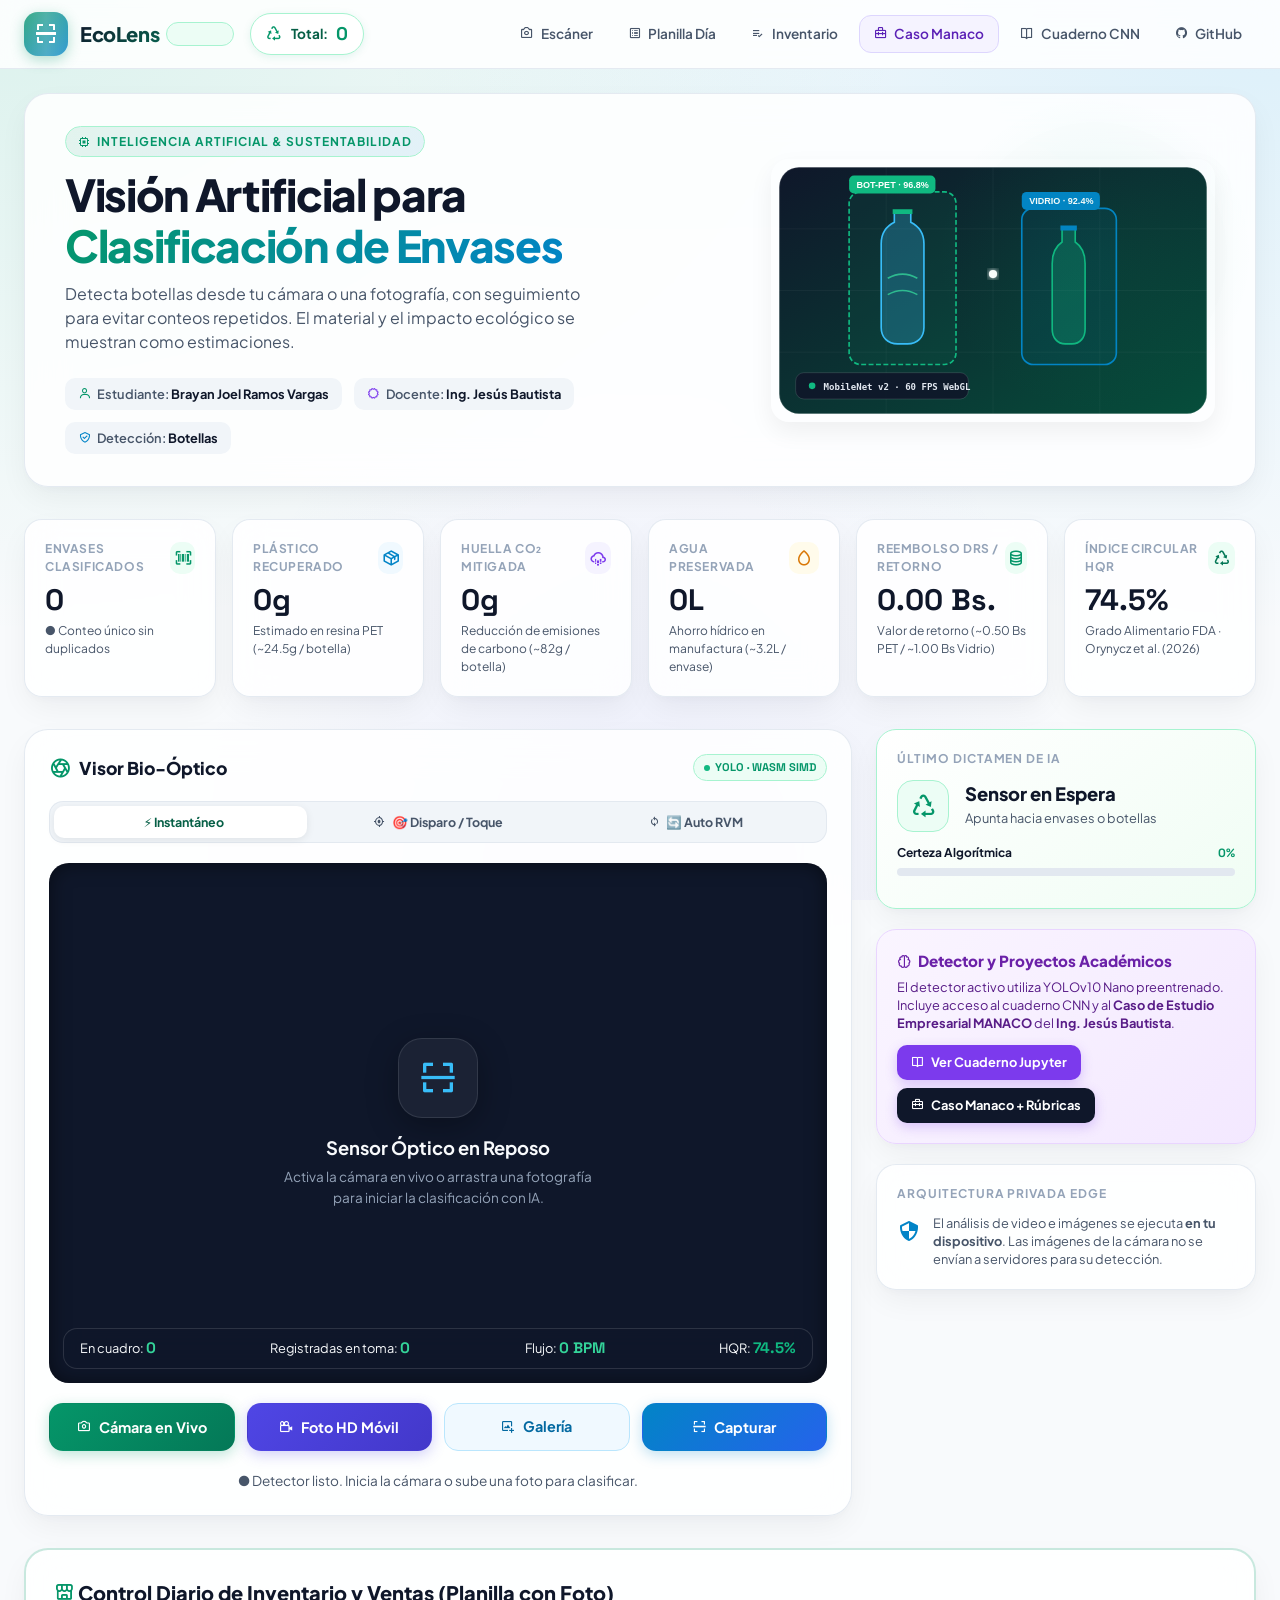
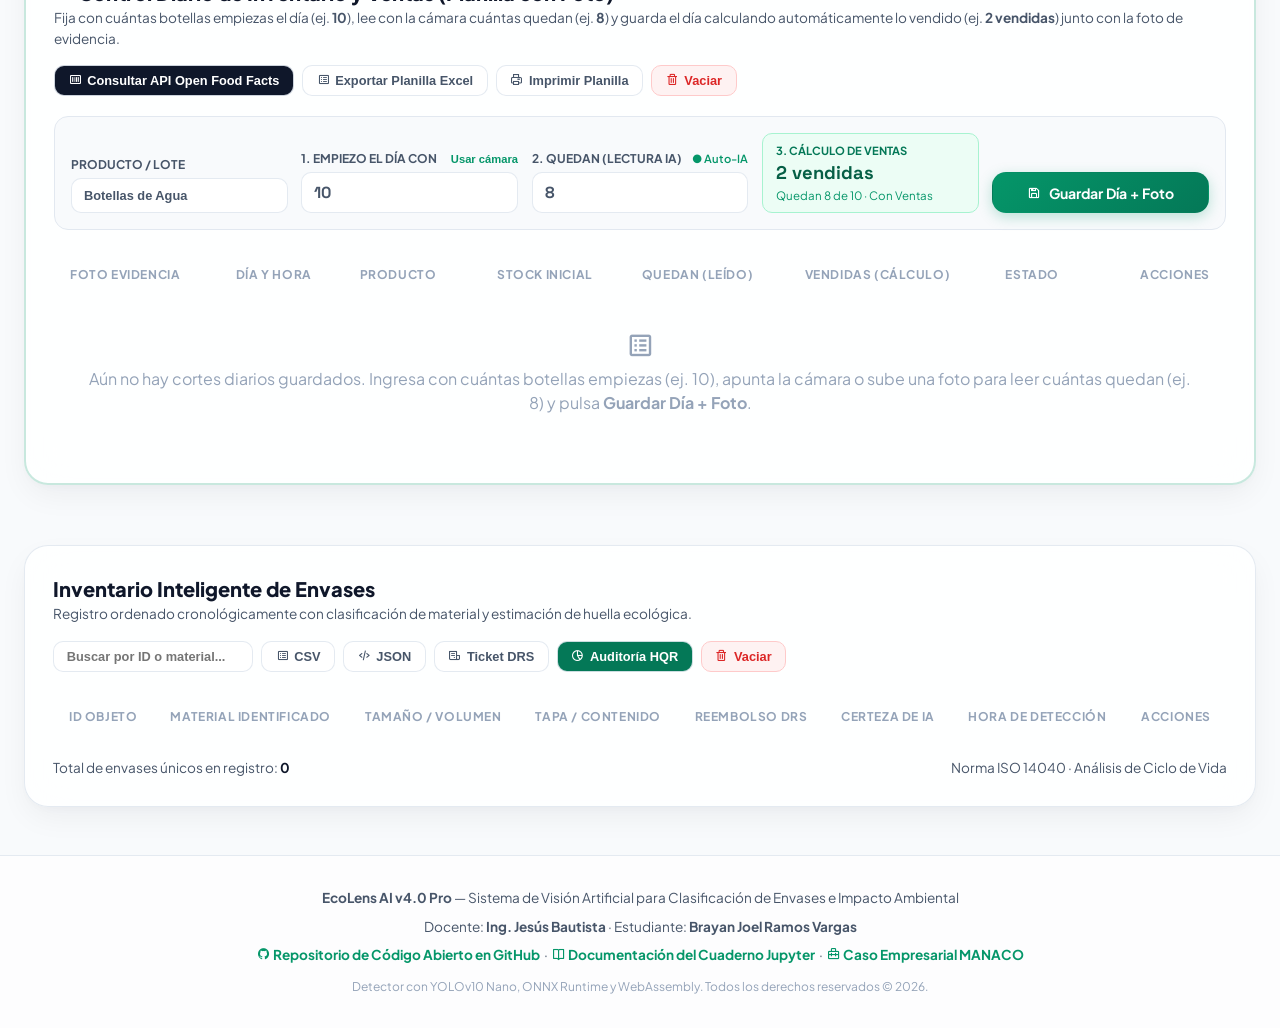
==== index.html @ 4e54300e "feat(vision): add tap-to-focus ring, digital zoom, drag-and-drop, clipboard paste, EXIF orientation " ====
<!doctype html>
<html lang="es">
<head>
  <meta charset="utf-8">
  <meta name="viewport" content="width=device-width, initial-scale=1, viewport-fit=cover">
  <meta name="theme-color" content="#059669">
  <meta name="author" content="Brayan Joel Ramos Vargas">
  <meta name="description" content="EcoLens AI — Sistema de Visión Artificial para Clasificación de Botellas e Inventario Ecológico. Desarrollado por Brayan Joel Ramos Vargas (Docente: Ing. Jesús Bautista).">

  <title>EcoLens AI — Detector Inteligente de Envases y Reciclaje | Brayan Ramos</title>
  
  <link rel="icon" type="image/svg+xml" href="assets/ecolens_logo.svg">
  <link rel="manifest" href="manifest.webmanifest">

  <!-- Google Fonts & Boxicons (carga asíncrona no bloqueante) -->
  <link rel="preconnect" href="https://fonts.googleapis.com">
  <link rel="preconnect" href="https://fonts.gstatic.com" crossorigin>
  <link href="https://fonts.googleapis.com/css2?family=Plus+Jakarta+Sans:wght@400;500;600;700;800&family=Space+Grotesk:wght@500;700&display=swap" rel="stylesheet" media="print" onload="this.media='all'" crossorigin="anonymous">
  <link rel="stylesheet" href="https://unpkg.com/boxicons@2.1.4/css/boxicons.min.css" media="print" onload="this.media='all'" crossorigin="anonymous">

  <!-- Cross-Origin Isolation (COOP/COEP) para habilitar SharedArrayBuffer y multihilo WASM SIMD -->
  <script src="coi-serviceworker.js"></script>

  <!-- Hoja de Estilos Exclusiva EcoLens Nordic Eco-Tech -->
  <link rel="stylesheet" href="css/ecolens.css?v=38.0">
</head>
<body>

  <!-- Header Superior Vidrio -->
  <header class="header-glass">
    <div class="header-container">
      
      <div class="header-top-row">
        <a href="#" class="logo-badge" aria-label="EcoLens AI, Inicio">
          <div class="logo-icon">
            <i class="bx bx-scan"></i>
          </div>
          <div class="logo-text">
            <h1>EcoLens <span class="badge-pill">v4.0 Pro</span></h1>
          </div>
        </a>

        <div class="counter-capsule">
          <i class="bx bx-recycle" style="color:var(--primary); font-size:1.1rem;"></i>
          <span>Total:</span>
          <strong id="counterHeaderNum" class="counter-num">0</strong>
        </div>
      </div>

      <nav class="nav-links">
        <a href="#vision-scanner" class="nav-btn"><i class="bx bx-camera"></i> <span>Escáner</span></a>
        <a href="#daily-control" class="nav-btn"><i class="bx bx-spreadsheet"></i> <span>Planilla Día</span></a>
        <a href="#inventory" class="nav-btn"><i class="bx bx-list-check"></i> <span>Inventario</span></a>
        <a href="manaco/index.html" class="nav-btn btn-notebook" title="Caso Empresarial MANACO (1 Hoja Ejecutiva + 2 Rúbricas)">
          <i class="bx bx-briefcase-alt-2"></i> <span>Caso Manaco</span>
        </a>
        <a href="cuaderno/index.html" class="nav-btn" title="Ver Cuaderno de Entrenamiento Jupyter">
          <i class="bx bx-book-open"></i> <span>Cuaderno CNN</span>
        </a>
        <a href="https://github.com/BrayanJoelRamosVargas1/CLASIFICADOR_BOTELLASD" target="_blank" rel="noopener noreferrer" class="nav-btn" title="Ver código en GitHub">
          <i class="bx bxl-github"></i> <span>GitHub</span>
        </a>
      </nav>

    </div>
  </header>

  <!-- Contenido Principal -->
  <main class="main-layout">

    <!-- Hero Moderno -->
    <section class="hero-glass">
      <div class="hero-content">
        <div class="hero-tag">
          <i class="bx bx-chip"></i> Inteligencia Artificial &amp; Sustentabilidad
        </div>
        <h2 class="hero-title">
          Visión Artificial para <span>Clasificación de Envases</span>
        </h2>
        <p class="hero-desc">
          Detecta botellas desde tu cámara o una fotografía, con seguimiento para evitar conteos repetidos. El material y el impacto ecológico se muestran como estimaciones.
        </p>

        <div class="hero-badges-academic">
          <div class="academic-chip">
            <i class="bx bx-user" style="color:var(--primary);"></i>
            <span>Estudiante: <strong>Brayan Joel Ramos Vargas</strong></span>
          </div>
          <div class="academic-chip">
            <i class="bx bx-certification" style="color:var(--accent-purple);"></i>
            <span>Docente: <strong>Ing. Jesús Bautista</strong></span>
          </div>
          <div class="academic-chip">
            <i class="bx bx-check-shield" style="color:var(--accent-cyan);"></i>
            <span>Detección: <strong>Botellas</strong></span>
          </div>
        </div>
      </div>

      <div class="hero-graphic-wrap" style="display:flex; justify-content:center; align-items:center;">
        <img src="assets/hero_ecovision.svg" alt="Ilustración EcoLens AI Detección Holográfica de Botellas" style="max-width:100%; height:auto; border-radius:18px; box-shadow:0 10px 25px rgba(0,0,0,0.06);">
      </div>
    </section>

    <!-- Métricas de Impacto Ecológico en Tiempo Real -->
    <section id="eco-impact" class="eco-kpi-grid">
      
      <div class="kpi-card">
        <div class="kpi-header">
          <span class="kpi-label">Envases Clasificados</span>
          <div class="kpi-icon-wrap" style="background:var(--primary-light); color:var(--primary);">
            <i class="bx bx-barcode-reader"></i>
          </div>
        </div>
        <div id="kpiTotalCount" class="kpi-val">0</div>
        <div class="kpi-sub">● Conteo único sin duplicados</div>
      </div>

      <div class="kpi-card">
        <div class="kpi-header">
          <span class="kpi-label">Plástico Recuperado</span>
          <div class="kpi-icon-wrap" style="background:var(--accent-cyan-light); color:var(--accent-cyan);">
            <i class="bx bx-package"></i>
          </div>
        </div>
        <div id="kpiTotalGrams" class="kpi-val">0g</div>
        <div class="kpi-sub">Estimado en resina PET (~24.5g / botella)</div>
      </div>

      <div class="kpi-card">
        <div class="kpi-header">
          <span class="kpi-label">Huella CO₂ Mitigada</span>
          <div class="kpi-icon-wrap" style="background:var(--accent-purple-light); color:var(--accent-purple);">
            <i class="bx bx-cloud-light-rain"></i>
          </div>
        </div>
        <div id="kpiTotalCo2" class="kpi-val">0g</div>
        <div class="kpi-sub">Reducción de emisiones de carbono (~82g / botella)</div>
      </div>

      <div class="kpi-card">
        <div class="kpi-header">
          <span class="kpi-label">Agua Preservada</span>
          <div class="kpi-icon-wrap" style="background:var(--accent-amber-light); color:var(--accent-amber);">
            <i class="bx bx-droplet"></i>
          </div>
        </div>
        <div id="kpiTotalWater" class="kpi-val">0.0L</div>
        <div class="kpi-sub">Ahorro hídrico en manufactura (~3.2L / envase)</div>
      </div>

      <div class="kpi-card">
        <div class="kpi-header">
          <span class="kpi-label">Reembolso DRS / Retorno</span>
          <div class="kpi-icon-wrap" style="background:#ecfdf5; color:#059669;">
            <i class="bx bx-coin-stack"></i>
          </div>
        </div>
        <div id="kpiTotalDeposit" class="kpi-val">0.00 Bs.</div>
        <div class="kpi-sub">Valor de retorno (~0.50 Bs PET / ~1.00 Bs Vidrio)</div>
      </div>

      <div class="kpi-card" id="kpiCardHqr" style="cursor:pointer;" title="Haz clic para ver la Auditoría Circular HQR">
        <div class="kpi-header">
          <span class="kpi-label">Índice Circular HQR</span>
          <div class="kpi-icon-wrap" style="background:#ecfdf5; color:#047857;">
            <i class="bx bx-recycle"></i>
          </div>
        </div>
        <div id="kpiTotalHqr" class="kpi-val">74.5%</div>
        <div class="kpi-sub">Grado Alimentario FDA · Orynycz et al. (2026)</div>
      </div>

    </section>

    <!-- Grid Principal de Escáner Óptico y Diagnóstico -->
    <section id="vision-scanner" class="scanner-grid">
      
      <!-- Panel de Visión y Controles -->
      <div class="vision-panel">
        
        <div class="vision-header">
          <div class="vision-title">
            <i class="bx bx-aperture" style="color:var(--primary); font-size:1.4rem;"></i>
            <span>Visor Bio-Óptico</span>
          </div>
          <div id="hardwareBadge" class="hardware-pill">
            <span class="dot"></span> Cargando IA
          </div>
        </div>

        <!-- Selector de Modos de Captación Rápida -->
        <div class="capture-mode-selector" role="tablist" aria-label="Modo de Captación">
          <button id="modeInstant" type="button" class="capture-mode-tab active" data-mode="instant" title="Captura y registra botellas en 1 solo cuadro instantáneo">
            <i class="bx bx-zap"></i> <span>⚡ Instantáneo</span>
          </button>
          <button id="modeManual" type="button" class="capture-mode-tab" data-mode="manual" title="Toca la pantalla o el obturador para capturar">
            <i class="bx bx-target-lock"></i> <span>🎯 Disparo / Toque</span>
          </button>
          <button id="modeRvm" type="button" class="capture-mode-tab" data-mode="rvm" title="Conteo continuo con doble confirmación para cinta">
            <i class="bx bx-sync"></i> <span>🔄 Auto RVM</span>
          </button>
        </div>

        <!-- Viewport con Escaneo Láser y HUD -->
        <div class="stage-viewport">
          <div id="shutterFlashOverlay" class="shutter-flash-overlay"></div>
          <div id="laserLine" class="laser-scan-line"></div>
          
          <video id="cameraFeed" playsinline autoplay muted style="display:none;"></video>
          <img id="imagePreview" alt="Previsualización de imagen" style="display:none;">
          <canvas id="overlayCanvas" style="display:none;"></canvas>

          <!-- Estado Idle (Cámara Apagada) -->
          <div id="stageIdleState" class="stage-idle">
            <div class="idle-icon-sphere">
              <i class="bx bx-scan"></i>
            </div>
            <h3>Sensor Óptico en Reposo</h3>
            <p>Activa la cámara en vivo o arrastra una fotografía para iniciar la clasificación con IA.</p>
          </div>

          <!-- Botones Flotantes en el Viewport (Flash y Alternar Cámara) -->
          <div class="viewport-action-group">
            <button id="btnFlashViewport" type="button" class="hud-circle-btn" title="Flash LED (Linterna de Cámara)" style="display:none;">
              <i class="bx bx-sun"></i>
            </button>
            <button id="btnSwitchCamera" type="button" class="hud-circle-btn" title="Girar Cámara (Trasera / Frontal)" style="display:none;">
              <i class="bx bx-transfer-alt"></i>
            </button>
          </div>

          <!-- Botón de Obturador Flotante Central (Disparo Inmediato) -->
          <button id="btnShutterViewport" type="button" class="hud-shutter-btn" title="Tomar Foto / Capturar Ahora" style="display:none;" aria-label="Capturar botella">
            <div class="shutter-inner"></div>
          </button>

          <!-- Retícula de Escaneo Inteligente -->
          <div id="targetReticle" class="target-reticle" style="display:none;">
            <div class="reticle-corner tl"></div>
            <div class="reticle-corner tr"></div>
            <div class="reticle-corner bl"></div>
            <div class="reticle-corner br"></div>
            <span id="reticleGuideText" class="reticle-guide-text">Encuadra tus botellas aquí</span>
          </div>

          <!-- HUD Chips en Pantalla -->
          <div id="hudCameraChip" class="hud-chip-top" style="display:none;">
            <span class="dot" style="background:#10b981; width:6px; height:6px; border-radius:50%;"></span>
            <span>CÁMARA EN VIVO</span>
          </div>

          <div id="hudLowLightChip" class="hud-chip-top" style="display:none; background:rgba(234, 179, 8, 0.95); color:#1c1917; cursor:pointer; top:3.2rem;" title="Pulsa para activar linterna LED">
            <i class="bx bx-bulb" style="font-size:1.1rem;"></i>
            <span>Poca Luz · Toca para Linterna</span>
          </div>

          <!-- Anillo de Enfoque Óptico Táctil -->
          <div id="cameraFocusRing" class="camera-focus-ring"></div>

          <!-- Selector de Zoom Óptico/Digital -->
          <button id="hudZoomBtn" type="button" class="hud-zoom-chip" style="display:none;" title="Zoom de Cámara (Toca para alternar)">
            <i class="bx bx-zoom-in"></i> <span id="hudZoomText">1.0x</span>
          </button>

          <div class="hud-bottom-bar">
            <div class="hud-stat-tag">
              En cuadro: <strong id="hudInView">0</strong>
            </div>
            <div class="hud-stat-tag">
              Registradas en toma: <strong id="hudInTake">0</strong>
            </div>
            <div class="hud-stat-tag">
              Flujo: <strong id="hudBpm">0 BPM</strong>
            </div>
            <div class="hud-stat-tag" title="Índice de Recuperación de Alta Calidad (Orynycz et al., 2026)">
              HQR: <strong id="hudHqr" style="color:#10b981;">74.5%</strong>
            </div>
          </div>
        </div>

        <!-- Teclado de Acciones Táctiles Limpio y Ergonómico -->
        <div class="controls-deck">
          <button id="btnStartCamera" type="button" class="ctrl-btn btn-cam">
            <i class="bx bx-camera"></i> <span>Cámara en Vivo</span>
          </button>
          
          <button id="btnNativeCamera" type="button" class="ctrl-btn btn-native-cam" title="Abrir cámara del celular en alta resolución">
            <i class="bx bx-camera-movie"></i> <span>Foto HD Móvil</span>
          </button>
          <input id="nativeCameraInput" type="file" accept="image/*" capture="environment" style="display:none;">

          <label for="uploadPhotoInput" class="ctrl-btn btn-photo">
            <i class="bx bx-image-add"></i> <span>Galería</span>
          </label>
          <input id="uploadPhotoInput" type="file" accept="image/jpeg,image/png,image/webp" style="display:none;">

          <button id="btnManualScan" type="button" class="ctrl-btn btn-record" title="Registrar envases visibles en el inventario">
            <i class="bx bx-scan"></i> <span>Capturar</span>
          </button>
        </div>

        <!-- Barra de Estado Informática -->
        <p id="statusText" style="font-size:0.85rem; color:var(--text-muted); text-align:center; min-height:1.2rem;">
          Preparando modelos de inferencia neuronal...
        </p>

      </div>

      <!-- Barra Lateral de Diagnóstico e Información Académica -->
      <aside class="sidebar-panel">
        
        <!-- Tarjeta de Detección Activa -->
        <div class="diag-card highlight">
          <div class="diag-title">Último Dictamen de IA</div>
          <div class="result-hero">
            <div id="resultIcon" class="result-badge-icon">
              <i class="bx bx-recycle"></i>
            </div>
            <div class="result-info">
              <h4 id="resultLabel">Sensor en Espera</h4>
              <span id="resultSub">Apunta hacia envases o botellas</span>
            </div>
          </div>

          <div class="confidence-meter">
            <div class="meter-labels">
              <span>Certeza Algorítmica</span>
              <span id="meterPct" style="font-family:var(--font-mono); color:var(--primary);">0%</span>
            </div>
            <div class="meter-track">
              <div id="meterFill" class="meter-fill"></div>
            </div>
          </div>

          <button id="btnSpeakResult" type="button" class="voice-btn" style="display:none;">
            <i class="bx bx-volume-full"></i> Escuchar Diagnóstico por Voz
          </button>
        </div>

        <!-- Tarjeta Académica Exclusiva: Red Convolucional Propia (CNN Keras) + Caso Manaco -->
        <div class="diag-card academic-card">
          <h4><i class="bx bx-brain"></i> Detector y Proyectos Académicos</h4>
          <p>
            El detector activo utiliza YOLOv10 Nano preentrenado. Incluye acceso al cuaderno CNN y al <strong>Caso de Estudio Empresarial MANACO</strong> del <strong>Ing. Jesús Bautista</strong>.
          </p>
          <div style="display:flex; gap:0.5rem; flex-wrap:wrap;">
            <a href="cuaderno/index.html" class="btn-academic-action">
              <i class="bx bx-book-open"></i> Ver Cuaderno Jupyter
            </a>
            <a href="manaco/index.html" class="btn-academic-action" style="background:#0f172a; color:#ffffff; border-color:#0f172a;">
              <i class="bx bx-briefcase-alt-2"></i> Caso Manaco + Rúbricas
            </a>
          </div>
        </div>

        <!-- Tarjeta de Privacidad y Procesamiento Edge -->
        <div class="diag-card">
          <div class="diag-title">Arquitectura Privada Edge</div>
          <div style="display:flex; align-items:flex-start; gap:0.75rem;">
            <i class="bx bx-shield-quarter" style="color:var(--accent-cyan); font-size:1.5rem; margin-top:0.2rem;"></i>
            <p style="font-size:0.8rem; color:var(--text-muted); line-height:1.4;">
              El análisis de video e imágenes se ejecuta <strong>en tu dispositivo</strong>. Las imágenes de la cámara no se envían a servidores para su detección.
            </p>
          </div>
        </div>

      </aside>

    </section>

    <!-- Sección de Control de Inventario Diario y Cálculo de Ventas (Planilla con Foto) -->
    <section id="daily-control" class="inventory-section" style="margin-bottom:1.75rem; border:2px solid rgba(5, 150, 105, 0.22);">
      <div class="inventory-header" style="flex-wrap:wrap; gap:1rem;">
        <div class="inv-title">
          <h3><i class="bx bx-store-alt" style="color:var(--primary);"></i> Control Diario de Inventario y Ventas (Planilla con Foto)</h3>
          <p>Fija con cuántas botellas empiezas el día (ej. <strong>10</strong>), lee con la cámara cuántas quedan (ej. <strong>8</strong>) y guarda el día calculando automáticamente lo vendido (ej. <strong>2 vendidas</strong>) junto con la foto de evidencia.</p>
        </div>
        <div class="inv-actions">
          <button id="btnOpenFoodFactsModal" type="button" class="btn-action-sm" style="background:#0f172a; color:#fff;" title="Consultar código de barras o marca en Open Food Facts API">
            <i class="bx bx-barcode"></i> Consultar API Open Food Facts
          </button>
          <button id="btnExportDailyCsv" type="button" class="btn-action-sm" title="Descargar Planilla en Excel CSV">
            <i class="bx bx-spreadsheet"></i> Exportar Planilla Excel
          </button>
          <button id="btnPrintDailySheet" type="button" class="btn-action-sm" title="Imprimir o guardar Planilla en PDF">
            <i class="bx bx-printer"></i> Imprimir Planilla
          </button>
          <button id="btnClearDailySheet" type="button" class="btn-action-sm btn-danger" title="Borrar planilla diaria">
            <i class="bx bx-trash"></i> Vaciar
          </button>
        </div>
      </div>

      <!-- Panel Desplegable de Consulta Inteligente Open Food Facts (API Global) -->
      <div id="offLookupCard" style="display:none; background:#ffffff; border:2px solid #059669; border-radius:14px; padding:1.2rem; margin-bottom:1.25rem; box-shadow:0 10px 25px rgba(5,150,105,0.08);">
        <div style="display:flex; justify-content:space-between; align-items:center; margin-bottom:0.8rem;">
          <h4 style="margin:0; font-size:0.95rem; color:#064e3b; display:flex; align-items:center; gap:0.4rem;">
            <i class="bx bx-barcode-reader" style="font-size:1.3rem; color:#059669;"></i>
            <span>Base de Datos Global de Envases &amp; Códigos de Barras (Open Food Facts REST API v2)</span>
          </h4>
          <button id="btnCloseOffLookup" type="button" style="background:none; border:none; color:#64748b; font-size:1.3rem; cursor:pointer;" title="Cerrar">&times;</button>
        </div>
        <p style="font-size:0.8rem; color:#64748b; margin:0 0 0.8rem;">
          Ingresa un código de barras de botella (EAN-13 / UPC) o selecciona un ejemplo para obtener automáticamente el nombre oficial del producto, la marca, el tipo de envase y su resina reciclable.
        </p>
        <div style="display:flex; gap:0.5rem; flex-wrap:wrap; margin-bottom:0.8rem;">
          <input id="offBarcodeInput" type="text" placeholder="Ej: 5449000000996 (EAN-13)" class="btn-action-sm" style="flex:1; min-width:200px; padding:0.55rem 0.8rem; background:#f8fafc; font-family:var(--font-mono);">
          <button id="btnSearchOff" type="button" class="ctrl-btn btn-cam" style="padding:0.55rem 1rem; font-size:0.85rem;">
            <i class="bx bx-search"></i> <span>Consultar API</span>
          </button>
        </div>
        <div style="display:flex; gap:0.4rem; flex-wrap:wrap; align-items:center; margin-bottom:0.8rem;">
          <span style="font-size:0.75rem; font-weight:700; color:#475569;">Ejemplos rápidos:</span>
          <button type="button" class="btn-action-sm off-quick-chip" data-code="5449000000996" style="font-size:0.72rem; padding:0.25rem 0.5rem;">Bebida Cola PET 500ml</button>
          <button type="button" class="btn-action-sm off-quick-chip" data-code="7750106001019" style="font-size:0.72rem; padding:0.25rem 0.5rem;">Agua Mineral PET 600ml</button>
          <button type="button" class="btn-action-sm off-quick-chip" data-code="8712000025700" style="font-size:0.72rem; padding:0.25rem 0.5rem;">Envase Vidrio 330ml</button>
        </div>
        <div id="offResultBox" style="display:none; background:#f0fdf4; border:1px solid #bbf7d0; border-radius:10px; padding:0.85rem; font-size:0.85rem;">
          <div style="display:flex; justify-content:space-between; align-items:center;">
            <div>
              <strong id="offProductName" style="font-size:0.95rem; color:#14532d; display:block;">—</strong>
              <span id="offProductMeta" style="color:#15803d; font-size:0.8rem;">—</span>
            </div>
            <button id="btnApplyOffToSheet" type="button" class="btn-action-sm" style="background:#059669; color:#fff; font-weight:700;" title="Copiar al campo Producto / Lote de la Planilla">
              <i class="bx bx-check"></i> Aplicar a Planilla
            </button>
          </div>
        </div>
      </div>

      <!-- Barra de Cálculo Diario (Empiezo con -> Quedan -> Vendidas -> Guardar Foto + Día) -->
      <div style="display:grid; grid-template-columns:repeat(auto-fit, minmax(175px, 1fr)); gap:0.85rem; background:#f8fafc; border:1px solid #e2e8f0; border-radius:14px; padding:1rem; margin-bottom:1.25rem; align-items:end;">
        <div>
          <label for="dailyProductInput" style="display:block; font-size:0.75rem; font-weight:700; color:var(--text-muted); margin-bottom:0.3rem; text-transform:uppercase;">Producto / Lote</label>
          <input id="dailyProductInput" type="text" value="Botellas de Agua" class="btn-action-sm" style="width:100%; padding:0.55rem 0.75rem; background:#fff;">
        </div>

        <div>
          <div style="display:flex; justify-content:space-between; align-items:center; margin-bottom:0.3rem;">
            <label for="dailyInitialInput" style="font-size:0.75rem; font-weight:700; color:var(--text-muted); text-transform:uppercase;">1. Empiezo el día con</label>
            <button id="btnSetInitialFromAi" type="button" style="font-size:0.7rem; background:none; border:none; color:var(--primary); font-weight:700; cursor:pointer; padding:0;" title="Tomar el conteo actual de la cámara como stock inicial">Usar cámara</button>
          </div>
          <input id="dailyInitialInput" type="number" min="0" max="9999" value="10" class="btn-action-sm" style="width:100%; padding:0.55rem 0.75rem; font-weight:800; font-family:var(--font-mono); font-size:1rem; background:#fff;">
        </div>

        <div>
          <div style="display:flex; justify-content:space-between; align-items:center; margin-bottom:0.3rem;">
            <label for="dailyCurrentInput" style="font-size:0.75rem; font-weight:700; color:var(--text-muted); text-transform:uppercase;">2. Quedan (Lectura IA)</label>
            <span id="dailyAiSyncHint" style="font-size:0.7rem; color:#059669; font-weight:600;">● Auto-IA</span>
          </div>
          <input id="dailyCurrentInput" type="number" min="0" max="9999" value="8" class="btn-action-sm" style="width:100%; padding:0.55rem 0.75rem; font-weight:800; font-family:var(--font-mono); font-size:1rem; background:#fff;">
        </div>

        <div style="background:#ecfdf5; border:1px solid #a7f3d0; border-radius:10px; padding:0.5rem 0.8rem; display:flex; flex-direction:column; justify-content:center;">
          <span style="font-size:0.7rem; font-weight:700; color:#047857; text-transform:uppercase;">3. Cálculo de Ventas</span>
          <strong id="dailySoldPreview" style="font-size:1.15rem; font-family:var(--font-mono); color:#065f46;">2 vendidas</strong>
          <span id="dailyStatusPreview" style="font-size:0.72rem; color:#059669;">Quedan 8 de 10</span>
        </div>

        <div>
          <button id="btnSaveDailyCut" type="button" class="ctrl-btn btn-cam" style="width:100%; padding:0.65rem 1rem; font-size:0.88rem; justify-content:center;">
            <i class="bx bx-camera-Home bx-save"></i> <span>Guardar Día + Foto</span>
          </button>
        </div>
      </div>

      <div class="inventory-table-container">
        <table class="inv-table">
          <thead>
            <tr>
              <th>Foto Evidencia</th>
              <th>Día y Hora</th>
              <th>Producto</th>
              <th>Stock Inicial</th>
              <th>Quedan (Leído)</th>
              <th>Vendidas (Cálculo)</th>
              <th>Estado</th>
              <th style="text-align:right;">Acciones</th>
            </tr>
          </thead>
          <tbody id="dailyTableBody">
            <tr id="dailyEmptyRow">
              <td colspan="8" style="text-align:center; padding:2rem; color:var(--text-light);">
                <i class="bx bx-spreadsheet" style="font-size:1.8rem; display:block; margin-bottom:0.4rem;"></i>
                Aún no hay cortes diarios guardados. Ingresa con cuántas botellas empiezas (ej. 10), apunta la cámara o sube una foto para leer cuántas quedan (ej. 8) y pulsa <strong>Guardar Día + Foto</strong>.
              </td>
            </tr>
          </tbody>
        </table>
      </div>
    </section>

    <!-- Sección de Inventario Inteligente -->
    <section id="inventory" class="inventory-section">
      <div class="inventory-header">
        <div class="inv-title">
          <h3>Inventario Inteligente de Envases</h3>
          <p>Registro ordenado cronológicamente con clasificación de material y estimación de huella ecológica.</p>
        </div>
        <div class="inv-actions">
          <input id="invSearchInput" type="text" placeholder="Buscar por ID o material..." class="btn-action-sm" style="min-width:200px; padding:0.45rem 0.8rem;">
          <button id="btnExportCsv" type="button" class="btn-action-sm">
            <i class="bx bx-spreadsheet"></i> CSV
          </button>
          <button id="btnExportJson" type="button" class="btn-action-sm">
            <i class="bx bx-code-alt"></i> JSON
          </button>
          <button id="btnDRSVoucher" type="button" class="btn-action-sm btn-primary" title="Generar Ticket de Reembolso DRS / Voucher RVM">
            <i class="bx bx-receipt"></i> Ticket DRS
          </button>
          <button id="btnHqrModal" type="button" class="btn-action-sm" style="background:#047857; color:#fff;" title="Auditoría Circular HQR (Orynycz et al., 2026)">
            <i class="bx bx-pie-chart-alt-2"></i> Auditoría HQR
          </button>
          <button id="btnClearInv" type="button" class="btn-action-sm btn-danger">
            <i class="bx bx-trash"></i> Vaciar
          </button>
        </div>
      </div>

      <div class="inventory-table-container">
        <table class="inv-table">
          <thead>
            <tr>
              <th>ID Objeto</th>
              <th>Material Identificado</th>
              <th>Tamaño / Volumen</th>
              <th>Tapa / Contenido</th>
              <th>Reembolso DRS</th>
              <th>Certeza de IA</th>
              <th>Hora de Detección</th>
              <th style="text-align:right;">Acciones</th>
            </tr>
          </thead>
          <tbody id="invTableBody">
            <tr id="invEmptyRow">
              <td colspan="8" style="text-align:center; padding:2.5rem; color:var(--text-light);">
                <i class="bx bx-package" style="font-size:2rem; display:block; margin-bottom:0.5rem;"></i>
                Todavía no hay envases registrados. Activa la cámara para comenzar el conteo.
              </td>
            </tr>
          </tbody>
        </table>
      </div>
      
      <div style="display:flex; justify-content:space-between; align-items:center; margin-top:1rem; font-size:0.85rem; color:var(--text-muted);">
        <span>Total de envases únicos en registro: <strong id="invTotalUnits" style="color:var(--text-main);">0</strong></span>
        <span>Norma ISO 14040 · Análisis de Ciclo de Vida</span>
      </div>
    </section>

    <!-- Modal Ticket de Reembolso DRS / Voucher RVM -->
    <div id="drsReceiptModal" class="drs-modal-overlay" style="display:none;">
      <div class="drs-receipt-card">
        <div class="drs-receipt-header">
          <h3><i class="bx bx-receipt"></i> Comprobante de Depósito DRS</h3>
          <button id="btnCloseDrsModal" type="button" style="background:none; border:none; color:#94a3b8; font-size:1.5rem; cursor:pointer;" title="Cerrar">&times;</button>
        </div>
        <div id="drsModalBody" class="drs-receipt-body">
          <!-- Generado dinámicamente -->
        </div>
        <div class="drs-receipt-actions">
          <button id="btnPrintDrsReceipt" type="button" class="btn-action-sm btn-primary">
            <i class="bx bx-printer"></i> Imprimir Recibo
          </button>
          <button id="btnCopyDrsCode" type="button" class="btn-action-sm">
            <i class="bx bx-copy"></i> Copiar Código
          </button>
        </div>
      </div>
    </div>

    <!-- Modal Auditoría Circular HQR & Química de Envases (Orynycz et al., 2026 & PubChem) -->
    <div id="hqrAuditModal" class="drs-modal-overlay" style="display:none;">
      <div class="drs-receipt-card" style="max-width:540px;">
        <div class="drs-receipt-header" style="background:linear-gradient(135deg, #064e3b, #047857); color:#fff; border-radius:12px 12px 0 0; padding:1rem 1.25rem;">
          <h3 style="color:#fff;"><i class="bx bx-certification"></i> Auditoría Circular HQR &amp; Química de Polímeros</h3>
          <button id="btnCloseHqrModal" type="button" style="background:none; border:none; color:#a7f3d0; font-size:1.5rem; cursor:pointer;" title="Cerrar">&times;</button>
        </div>
        <div id="hqrModalBody" class="drs-receipt-body" style="padding:1.25rem;">
          <!-- Generado dinámicamente -->
        </div>
        <div class="drs-receipt-actions">
          <button id="btnPrintHqrAudit" type="button" class="btn-action-sm btn-primary">
            <i class="bx bx-printer"></i> Imprimir Auditoría
          </button>
          <button id="btnCloseHqrModalBtn" type="button" class="btn-action-sm">
            <i class="bx bx-x"></i> Cerrar
          </button>
        </div>
      </div>
    </div>

  </main>

  <!-- Footer Institucional -->
  <footer class="footer-glass">
    <div style="max-width:1280px; margin:0 auto; display:flex; flex-direction:column; gap:0.5rem; align-items:center;">
      <p><strong>EcoLens AI v4.0 Pro</strong> — Sistema de Visión Artificial para Clasificación de Envases e Impacto Ambiental</p>
      <p>Docente: <strong>Ing. Jesús Bautista</strong> · Estudiante: <strong>Brayan Joel Ramos Vargas</strong></p>
      <p>
        <a href="https://github.com/BrayanJoelRamosVargas1/CLASIFICADOR_BOTELLASD" target="_blank" rel="noopener noreferrer">
          <i class="bx bxl-github"></i> Repositorio de Código Abierto en GitHub
        </a>
        &nbsp;·&nbsp;
        <a href="cuaderno/index.html">
          <i class="bx bx-book-open"></i> Documentación del Cuaderno Jupyter
        </a>
        &nbsp;·&nbsp;
        <a href="manaco/index.html">
          <i class="bx bx-briefcase-alt-2"></i> Caso Empresarial MANACO
        </a>
      </p>
      <p style="font-size:0.75rem; color:var(--text-light); margin-top:0.25rem;">
        Detector con YOLOv10 Nano, ONNX Runtime y WebAssembly. Todos los derechos reservados © 2026.
      </p>
    </div>
  </footer>

  <!-- Motor neuronal GPU WebGL de alta resiliencia y respaldo universal -->
  <script src="js/tf.min.js?v=38.0"></script>
  <script src="js/coco-ssd.min.js?v=38.0"></script>

  <!-- Detector local de botellas y ONNX Runtime Web (WebGPU + WASM) servido localmente -->
  <script src="js/ort/ort.min.js?v=38.0"></script>
  <script src="js/yolo-detector.js?v=38.0"></script>
  <script src="js/bottle-detection.js?v=38.0"></script>
  <script src="js/ecolens.js?v=38.0"></script>

</body>
</html>
---- css/ecolens.css ----
:root {
  --bg-main: #f8fafc;
  --bg-gradient: radial-gradient(at 0% 0%, rgba(16, 185, 129, 0.12) 0px, transparent 50%),
                 radial-gradient(at 100% 0%, rgba(14, 165, 233, 0.12) 0px, transparent 50%),
                 radial-gradient(at 50% 100%, rgba(99, 102, 241, 0.08) 0px, transparent 50%),
                 #f8fafc;
  --card-bg: rgba(255, 255, 255, 0.85);
  --card-border: rgba(226, 232, 240, 0.9);
  --card-shadow: 0 12px 32px -4px rgba(15, 23, 42, 0.06), 0 4px 12px -2px rgba(15, 23, 42, 0.03);
  --card-glow: 0 0 0 1px rgba(16, 185, 129, 0.15);
  
  --primary: #059669;
  --primary-hover: #047857;
  --primary-light: #ecfdf5;
  --primary-border: #a7f3d0;
  --primary-text: #065f46;

  --accent-cyan: #0284c7;
  --accent-cyan-light: #f0f9ff;
  --accent-cyan-border: #bae6fd;
  --accent-cyan-text: #0369a1;

  --accent-purple: #7c3aed;
  --accent-purple-light: #f5f3ff;
  --accent-purple-border: #ddd6fe;
  --accent-purple-text: #5b21b6;

  --accent-amber: #d97706;
  --accent-amber-light: #fffbeb;
  --accent-amber-border: #fde68a;
  --accent-amber-text: #92400e;

  --text-main: #0f172a;
  --text-muted: #475569;
  --text-light: #94a3b8;
  
  --font-sans: 'Plus Jakarta Sans', system-ui, -apple-system, sans-serif;
  --font-mono: 'Space Grotesk', ui-monospace, monospace;
}

* {
  box-sizing: border-box;
  margin: 0;
  padding: 0;
}

html {
  scroll-behavior: smooth;
}

body {
  background: var(--bg-gradient);
  background-attachment: fixed;
  color: var(--text-main);
  font-family: var(--font-sans);
  min-height: 100vh;
  line-height: 1.5;
  -webkit-font-smoothing: antialiased;
}

/* Header de Vidrio */
.header-glass {
  position: sticky;
  top: 0;
  z-index: 50;
  background: rgba(255, 255, 255, 0.85);
  backdrop-filter: blur(16px);
  -webkit-backdrop-filter: blur(16px);
  border-bottom: 1px solid var(--card-border);
  padding: 0.75rem 1.5rem;
  transition: all 0.3s ease;
}

.header-container {
  max-width: 1280px;
  margin: 0 auto;
  display: flex;
  align-items: center;
  justify-content: space-between;
  gap: 1rem;
}

.header-top-row {
  display: flex;
  align-items: center;
  gap: 1rem;
}

.logo-badge {
  display: flex;
  align-items: center;
  gap: 0.75rem;
  text-decoration: none;
  color: inherit;
}

.logo-icon {
  width: 44px;
  height: 44px;
  border-radius: 14px;
  background: linear-gradient(135deg, #059669, #0284c7);
  display: flex;
  align-items: center;
  justify-content: center;
  color: white;
  font-size: 1.5rem;
  box-shadow: 0 4px 14px rgba(5, 150, 105, 0.3);
  position: relative;
  overflow: hidden;
}

.logo-icon::after {
  content: '';
  position: absolute;
  top: -50%;
  left: -50%;
  width: 200%;
  height: 200%;
  background: linear-gradient(45deg, transparent, rgba(255,255,255,0.3), transparent);
  transform: rotate(45deg);
  animation: shine 4s infinite linear;
}

@keyframes shine {
  0% { transform: translateX(-100%) rotate(45deg); }
  100% { transform: translateX(100%) rotate(45deg); }
}

.logo-text h1 {
  font-size: 1.25rem;
  font-weight: 800;
  letter-spacing: -0.02em;
  background: linear-gradient(135deg, #0f172a, #059669);
  -webkit-background-clip: text;
  -webkit-text-fill-color: transparent;
  display: flex;
  align-items: center;
  gap: 0.4rem;
}

.badge-pill {
  font-size: 0.65rem;
  font-family: var(--font-mono);
  font-weight: 700;
  text-transform: uppercase;
  letter-spacing: 0.05em;
  padding: 0.2rem 0.5rem;
  border-radius: 999px;
  background: var(--primary-light);
  color: var(--primary);
  border: 1px solid var(--primary-border);
}

.nav-links {
  display: flex;
  align-items: center;
  gap: 0.5rem;
}

.nav-btn {
  display: inline-flex;
  align-items: center;
  gap: 0.4rem;
  padding: 0.5rem 0.85rem;
  border-radius: 12px;
  font-size: 0.85rem;
  font-weight: 600;
  text-decoration: none;
  color: var(--text-muted);
  transition: all 0.2s ease;
}

.nav-btn:hover {
  background: rgba(241, 245, 249, 0.8);
  color: var(--text-main);
}

.nav-btn.btn-notebook {
  background: var(--accent-purple-light);
  color: var(--accent-purple-text);
  border: 1px solid var(--accent-purple-border);
}

.nav-btn.btn-notebook:hover {
  background: #ede9fe;
}

.counter-capsule {
  display: flex;
  align-items: center;
  gap: 0.5rem;
  padding: 0.4rem 0.9rem;
  border-radius: 999px;
  background: white;
  border: 1px solid var(--primary-border);
  box-shadow: 0 2px 8px rgba(5, 150, 105, 0.1);
  font-size: 0.85rem;
  font-weight: 700;
  color: var(--primary-text);
}

.counter-num {
  font-family: var(--font-mono);
  font-size: 1.15rem;
  color: var(--primary);
}

/* Layout Principal */
.main-layout {
  max-width: 1280px;
  margin: 1.5rem auto 3rem;
  padding: 0 1.5rem;
  display: flex;
  flex-direction: column;
  gap: 2rem;
}

/* Hero Moderno */
.hero-glass {
  background: var(--card-bg);
  backdrop-filter: blur(20px);
  border: 1px solid var(--card-border);
  border-radius: 24px;
  padding: 2rem 2.5rem;
  box-shadow: var(--card-shadow);
  display: grid;
  grid-template-columns: 1.2fr 0.8fr;
  align-items: center;
  gap: 2.5rem;
  position: relative;
  overflow: hidden;
}

.hero-glass::before {
  content: '';
  position: absolute;
  top: 0;
  right: 0;
  width: 320px;
  height: 320px;
  background: radial-gradient(circle, rgba(5, 150, 105, 0.08) 0%, transparent 70%);
  pointer-events: none;
}

.hero-tag {
  display: inline-flex;
  align-items: center;
  gap: 0.4rem;
  font-size: 0.75rem;
  font-weight: 700;
  text-transform: uppercase;
  letter-spacing: 0.08em;
  padding: 0.35rem 0.75rem;
  border-radius: 999px;
  background: linear-gradient(135deg, rgba(5, 150, 105, 0.1), rgba(2, 132, 199, 0.1));
  color: var(--primary);
  border: 1px solid var(--primary-border);
  margin-bottom: 0.75rem;
}

.hero-title {
  font-size: clamp(2rem, 4vw, 2.75rem);
  font-weight: 800;
  line-height: 1.15;
  letter-spacing: -0.03em;
  color: #0f172a;
  margin-bottom: 0.75rem;
}

.hero-title span {
  background: linear-gradient(135deg, #059669, #0284c7);
  -webkit-background-clip: text;
  -webkit-text-fill-color: transparent;
}

.hero-desc {
  font-size: 1rem;
  color: var(--text-muted);
  max-width: 540px;
  margin-bottom: 1.5rem;
}

.hero-badges-academic {
  display: flex;
  flex-wrap: wrap;
  align-items: center;
  gap: 0.75rem;
  font-size: 0.8rem;
}

.academic-chip {
  display: flex;
  align-items: center;
  gap: 0.4rem;
  padding: 0.4rem 0.8rem;
  border-radius: 10px;
  background: #f1f5f9;
  color: var(--text-muted);
  font-weight: 600;
}

.academic-chip strong {
  color: var(--text-main);
}

/* Eco Metrics Cards */
.eco-kpi-grid {
  display: grid;
  grid-template-columns: repeat(auto-fit, minmax(170px, 1fr));
  gap: 1rem;
}

.kpi-card {
  background: var(--card-bg);
  backdrop-filter: blur(16px);
  border: 1px solid var(--card-border);
  border-radius: 18px;
  padding: 1.25rem;
  box-shadow: var(--card-shadow);
  transition: transform 0.2s ease, box-shadow 0.2s ease;
  position: relative;
  overflow: hidden;
}

.kpi-card:hover {
  transform: translateY(-2px);
  box-shadow: 0 16px 36px -4px rgba(15, 23, 42, 0.08);
}

.kpi-header {
  display: flex;
  align-items: center;
  justify-content: space-between;
  margin-bottom: 0.5rem;
}

.kpi-label {
  font-size: 0.75rem;
  font-weight: 700;
  text-transform: uppercase;
  letter-spacing: 0.05em;
  color: var(--text-light);
}

.kpi-icon-wrap {
  width: 32px;
  height: 32px;
  border-radius: 10px;
  display: flex;
  align-items: center;
  justify-content: center;
  font-size: 1.15rem;
}

.kpi-val {
  font-family: var(--font-mono);
  font-size: 1.85rem;
  font-weight: 700;
  color: var(--text-main);
  line-height: 1.1;
}

.kpi-sub {
  font-size: 0.75rem;
  color: var(--text-muted);
  margin-top: 0.35rem;
}

/* Grid de Escáner y Detección */
.scanner-grid {
  display: grid;
  grid-template-columns: 1fr 380px;
  gap: 1.5rem;
}

/* Visor de Cámara y HUD */
.vision-panel {
  background: var(--card-bg);
  backdrop-filter: blur(20px);
  border: 1px solid var(--card-border);
  border-radius: 24px;
  padding: 1.5rem;
  box-shadow: var(--card-shadow);
  display: flex;
  flex-direction: column;
  gap: 1.25rem;
}

.vision-header {
  display: flex;
  align-items: center;
  justify-content: space-between;
}

.vision-title {
  display: flex;
  align-items: center;
  gap: 0.5rem;
  font-size: 1.1rem;
  font-weight: 800;
  color: var(--text-main);
}

.hardware-pill {
  display: inline-flex;
  align-items: center;
  gap: 0.35rem;
  font-size: 0.7rem;
  font-family: var(--font-mono);
  font-weight: 700;
  padding: 0.25rem 0.6rem;
  border-radius: 999px;
  background: #ecfdf5;
  color: #059669;
  border: 1px solid #a7f3d0;
}

.hardware-pill .dot {
  width: 6px;
  height: 6px;
  border-radius: 50%;
  background: #10b981;
  animation: pulse 1.5s infinite;
}

@keyframes pulse {
  0%, 100% { opacity: 1; transform: scale(1); }
  50% { opacity: 0.4; transform: scale(0.85); }
}

/* Selector de Modos de Captación Rápida */
.capture-mode-selector {
  display: flex;
  background: #f1f5f9;
  padding: 0.25rem;
  border-radius: 14px;
  gap: 0.25rem;
  border: 1px solid var(--card-border);
}

.capture-mode-tab {
  flex: 1;
  display: flex;
  align-items: center;
  justify-content: center;
  gap: 0.4rem;
  padding: 0.5rem 0.6rem;
  border-radius: 10px;
  border: none;
  background: transparent;
  color: var(--text-muted);
  font-size: 0.78rem;
  font-weight: 700;
  cursor: pointer;
  transition: all 0.2s cubic-bezier(0.16, 1, 0.3, 1);
  font-family: var(--font-sans);
}

.capture-mode-tab:hover {
  color: var(--text-main);
}

.capture-mode-tab.active {
  background: white;
  color: var(--primary-text);
  box-shadow: 0 2px 8px rgba(0, 0, 0, 0.08);
}

/* Escenario Óptico (Viewport) */
.stage-viewport {
  position: relative;
  width: 100%;
  aspect-ratio: 4 / 3;
  height: auto;
  max-height: min(70vh, 520px);
  border-radius: 20px;
  background: #0f172a;
  overflow: hidden;
  box-shadow: inset 0 0 20px rgba(0,0,0,0.5);
  display: flex;
  align-items: center;
  justify-content: center;
}

.stage-viewport video,
.stage-viewport img,
.stage-viewport canvas {
  width: 100%;
  height: 100%;
  object-fit: contain;
}

.stage-viewport canvas {
  position: absolute;
  inset: 0;
  pointer-events: none;
}

.stage-viewport.drag-over {
  outline: 3px dashed #10b981 !important;
  outline-offset: -8px;
  box-shadow: 0 0 30px rgba(16, 185, 129, 0.5) inset !important;
}

.camera-focus-ring {
  position: absolute;
  width: 58px;
  height: 58px;
  border: 2px solid #eab308;
  border-radius: 10px;
  box-shadow: 0 0 12px rgba(234, 179, 8, 0.75);
  pointer-events: none;
  transform: translate(-50%, -50%) scale(1.35);
  opacity: 0;
  transition: transform 0.22s cubic-bezier(0.175, 0.885, 0.32, 1.275), opacity 0.2s ease;
  z-index: 30;
}

.camera-focus-ring.active {
  transform: translate(-50%, -50%) scale(1);
  opacity: 1;
}

.hud-zoom-chip {
  position: absolute;
  bottom: 3.4rem;
  right: 14px;
  background: rgba(15, 23, 42, 0.82);
  backdrop-filter: blur(8px);
  -webkit-backdrop-filter: blur(8px);
  color: #f8fafc;
  font-family: 'Space Grotesk', monospace;
  font-size: 0.8rem;
  font-weight: 700;
  padding: 0.28rem 0.65rem;
  border-radius: 999px;
  border: 1px solid rgba(255, 255, 255, 0.2);
  display: flex;
  align-items: center;
  gap: 0.35rem;
  z-index: 25;
  cursor: pointer;
  user-select: none;
  transition: transform 0.15s ease, background 0.15s ease;
}

.hud-zoom-chip:active {
  transform: scale(0.94);
  background: rgba(16, 185, 129, 0.85);
}

/* Línea de Escaneo Láser Futurista */
.laser-scan-line {
  position: absolute;
  top: 0;
  left: 0;
  right: 0;
  height: 3px;
  background: linear-gradient(90deg, transparent, #10b981, #06b6d4, transparent);
  box-shadow: 0 0 16px 2px rgba(16, 185, 129, 0.7);
  z-index: 10;
  opacity: 0;
  pointer-events: none;
}

.laser-active {
  opacity: 1;
  animation: laserSweep 2.5s infinite ease-in-out;
}

@keyframes laserSweep {
  0% { top: 0%; }
  50% { top: 98%; }
  100% { top: 0%; }
}

/* Retícula Central de Enfoque Óptico (Estilo Google Lens / Vision AI) */
.target-reticle {
  position: absolute;
  top: 50%;
  left: 50%;
  transform: translate(-50%, -50%);
  width: 65%;
  height: 72%;
  max-width: 340px;
  max-height: 440px;
  pointer-events: none;
  z-index: 11;
  border-radius: 20px;
  border: 1px dashed rgba(255, 255, 255, 0.22);
  transition: all 0.25s ease;
  display: flex;
  align-items: center;
  justify-content: center;
}

.reticle-corner {
  position: absolute;
  width: 20px;
  height: 20px;
  border-color: rgba(255, 255, 255, 0.7);
  border-style: solid;
  transition: all 0.2s ease;
}

.reticle-corner.tl { top: -2px; left: -2px; border-width: 3px 0 0 3px; border-top-left-radius: 12px; }
.reticle-corner.tr { top: -2px; right: -2px; border-width: 3px 3px 0 0; border-top-right-radius: 12px; }
.reticle-corner.bl { bottom: -2px; left: -2px; border-width: 0 0 3px 3px; border-bottom-left-radius: 12px; }
.reticle-corner.br { bottom: -2px; right: -2px; border-width: 0 3px 3px 0; border-bottom-right-radius: 12px; }

.reticle-guide-text {
  position: absolute;
  bottom: 10px;
  font-size: 0.7rem;
  font-family: var(--font-mono);
  font-weight: 700;
  color: rgba(255, 255, 255, 0.85);
  letter-spacing: 0.05em;
  text-transform: uppercase;
  background: rgba(15, 23, 42, 0.75);
  backdrop-filter: blur(6px);
  padding: 0.2rem 0.65rem;
  border-radius: 999px;
  border: 1px solid rgba(255, 255, 255, 0.15);
  white-space: nowrap;
  transition: all 0.2s ease;
}

.target-reticle.reticle-locked {
  border-color: rgba(16, 185, 129, 0.75);
  border-style: solid;
  box-shadow: 0 0 28px rgba(16, 185, 129, 0.35), inset 0 0 20px rgba(16, 185, 129, 0.12);
}

.target-reticle.reticle-locked .reticle-corner {
  border-color: #10b981;
  width: 26px;
  height: 26px;
}

.target-reticle.reticle-locked .reticle-guide-text {
  background: #059669;
  color: #ffffff;
  border-color: #34d399;
}

/* Placeholder cuando la cámara está apagada */
.stage-idle {
  display: flex;
  flex-direction: column;
  align-items: center;
  justify-content: center;
  text-align: center;
  color: #94a3b8;
  padding: 2rem;
  z-index: 5;
}

.idle-icon-sphere {
  width: 80px;
  height: 80px;
  border-radius: 24px;
  background: rgba(255, 255, 255, 0.05);
  border: 1px solid rgba(255, 255, 255, 0.1);
  display: flex;
  align-items: center;
  justify-content: center;
  font-size: 2.5rem;
  color: #38bdf8;
  margin-bottom: 1rem;
  box-shadow: 0 8px 32px rgba(0,0,0,0.3);
}

.stage-idle h3 {
  font-size: 1.15rem;
  font-weight: 700;
  color: #f8fafc;
  margin-bottom: 0.35rem;
}

.stage-idle p {
  font-size: 0.85rem;
  max-width: 320px;
}

/* HUD Overlays - Botones Flotantes en Viewport (Flash y Girar Cámara) */
.viewport-action-group {
  position: absolute;
  top: 14px;
  right: 14px;
  z-index: 25;
  display: flex;
  gap: 0.5rem;
}

.hud-circle-btn {
  width: 42px;
  height: 42px;
  border-radius: 50%;
  background: rgba(15, 23, 42, 0.75);
  backdrop-filter: blur(10px);
  -webkit-backdrop-filter: blur(10px);
  border: 1px solid rgba(255, 255, 255, 0.25);
  color: #f8fafc;
  font-size: 1.25rem;
  display: flex;
  align-items: center;
  justify-content: center;
  cursor: pointer;
  transition: all 0.2s cubic-bezier(0.16, 1, 0.3, 1);
  box-shadow: 0 4px 12px rgba(0, 0, 0, 0.25);
}

.hud-circle-btn:hover,
.hud-circle-btn:active {
  transform: scale(1.08);
}

.hud-circle-btn.flash-active {
  background: linear-gradient(135deg, #f59e0b, #d97706) !important;
  color: #ffffff !important;
  border-color: #fbbf24 !important;
  box-shadow: 0 0 16px rgba(245, 158, 11, 0.7) !important;
}

.hud-chip-top {
  position: absolute;
  top: 14px;
  left: 14px;
  z-index: 15;
  display: flex;
  align-items: center;
  gap: 0.4rem;
  padding: 0.35rem 0.75rem;
  border-radius: 999px;
  background: rgba(15, 23, 42, 0.75);
  backdrop-filter: blur(8px);
  color: #f8fafc;
  font-size: 0.75rem;
  font-family: var(--font-mono);
  border: 1px solid rgba(255, 255, 255, 0.15);
}

.hud-bottom-bar {
  position: absolute;
  bottom: 14px;
  left: 14px;
  right: 14px;
  z-index: 15;
  display: flex;
  align-items: center;
  justify-content: space-between;
  padding: 0.5rem 1rem;
  border-radius: 14px;
  background: rgba(15, 23, 42, 0.8);
  backdrop-filter: blur(10px);
  border: 1px solid rgba(255, 255, 255, 0.12);
  color: #f8fafc;
  font-size: 0.8rem;
}

.hud-stat-tag strong {
  color: #34d399;
  font-family: var(--font-mono);
  font-size: 0.95rem;
}

/* Botón de Obturador Flotante Central (Estilo Shutter Profesional) */
.hud-shutter-btn {
  position: absolute;
  bottom: 56px;
  left: 50%;
  transform: translateX(-50%);
  width: 66px;
  height: 66px;
  border-radius: 50%;
  background: rgba(255, 255, 255, 0.30);
  backdrop-filter: blur(8px);
  -webkit-backdrop-filter: blur(8px);
  border: 3.5px solid #ffffff;
  display: flex;
  align-items: center;
  justify-content: center;
  cursor: pointer;
  z-index: 28;
  transition: all 0.15s cubic-bezier(0.16, 1, 0.3, 1);
  box-shadow: 0 6px 24px rgba(0, 0, 0, 0.5), 0 0 0 2px rgba(0, 0, 0, 0.25);
}

.hud-shutter-btn:active {
  transform: translateX(-50%) scale(0.92);
}

.hud-shutter-btn .shutter-inner {
  width: 48px;
  height: 48px;
  border-radius: 50%;
  background: #10b981;
  box-shadow: inset 0 2px 4px rgba(255, 255, 255, 0.4);
  transition: all 0.15s ease;
}

.hud-shutter-btn:active .shutter-inner {
  transform: scale(0.85);
  background: #059669;
}

.hud-shutter-btn.shutter-pulse {
  animation: shutterGlow 1.8s infinite ease-in-out;
}

@keyframes shutterGlow {
  0%, 100% { box-shadow: 0 6px 24px rgba(0, 0, 0, 0.5), 0 0 0 3px rgba(16, 185, 129, 0.6); }
  50% { box-shadow: 0 6px 24px rgba(0, 0, 0, 0.5), 0 0 0 7px rgba(16, 185, 129, 0.2); }
}

/* Efecto Flash de Obturador de Cámara */
.shutter-flash-overlay {
  position: absolute;
  inset: 0;
  background: #ffffff;
  opacity: 0;
  pointer-events: none;
  z-index: 40;
  transition: opacity 0.12s ease-out;
}

.shutter-flash-overlay.flash-pulse {
  opacity: 0.85;
}

/* Teclado Táctil de Controles */
.controls-deck {
  display: grid;
  grid-template-columns: repeat(auto-fit, minmax(130px, 1fr));
  gap: 0.75rem;
}

.ctrl-btn {
  display: flex;
  align-items: center;
  justify-content: center;
  gap: 0.5rem;
  padding: 0.75rem 1rem;
  border-radius: 14px;
  font-size: 0.9rem;
  font-weight: 700;
  cursor: pointer;
  border: 1px solid transparent;
  transition: all 0.2s cubic-bezier(0.16, 1, 0.3, 1);
  font-family: var(--font-sans);
}

.ctrl-btn:active {
  transform: scale(0.97);
}

.btn-cam {
  background: linear-gradient(135deg, #059669, #047857);
  color: white;
  box-shadow: 0 4px 14px rgba(5, 150, 105, 0.25);
}

.btn-cam:hover {
  background: #047857;
}

.btn-photo {
  background: #f0f9ff;
  color: #0369a1;
  border: 1px solid #bae6fd;
}

.btn-photo:hover {
  background: #e0f2fe;
}

.btn-record {
  background: linear-gradient(135deg, #0284c7, #2563eb);
  color: white;
  box-shadow: 0 4px 14px rgba(2, 132, 199, 0.25);
}

.btn-record:hover {
  background: #1d4ed8;
}

.btn-record:disabled {
  background: #e2e8f0;
  color: #94a3b8;
  cursor: not-allowed;
  box-shadow: none;
}

.btn-native-cam {
  background: linear-gradient(135deg, #4f46e5, #4338ca);
  color: white;
  box-shadow: 0 4px 14px rgba(79, 70, 229, 0.25);
}

.btn-native-cam:hover {
  background: #4338ca;
}

/* Barra Lateral de Diagnóstico */
.sidebar-panel {
  display: flex;
  flex-direction: column;
  gap: 1.25rem;
}

.diag-card {
  background: var(--card-bg);
  backdrop-filter: blur(20px);
  border: 1px solid var(--card-border);
  border-radius: 20px;
  padding: 1.25rem;
  box-shadow: var(--card-shadow);
}

.diag-card.highlight {
  background: linear-gradient(145deg, #ffffff, #f0fdf4);
  border-color: var(--primary-border);
}

.diag-title {
  font-size: 0.75rem;
  font-weight: 700;
  text-transform: uppercase;
  letter-spacing: 0.08em;
  color: var(--text-light);
  margin-bottom: 0.75rem;
}

.result-hero {
  display: flex;
  align-items: center;
  gap: 1rem;
  margin-bottom: 0.75rem;
}

.result-badge-icon {
  width: 52px;
  height: 52px;
  border-radius: 16px;
  background: var(--primary-light);
  border: 1px solid var(--primary-border);
  display: flex;
  align-items: center;
  justify-content: center;
  font-size: 1.75rem;
  color: var(--primary);
}

.result-info h4 {
  font-size: 1.15rem;
  font-weight: 800;
  color: var(--text-main);
  line-height: 1.2;
}

.result-info span {
  font-size: 0.8rem;
  color: var(--text-muted);
}

.confidence-meter {
  margin: 0.75rem 0;
}

.meter-labels {
  display: flex;
  justify-content: space-between;
  font-size: 0.75rem;
  font-weight: 700;
  margin-bottom: 0.35rem;
}

.meter-track {
  width: 100%;
  height: 8px;
  border-radius: 999px;
  background: #e2e8f0;
  overflow: hidden;
}

.meter-fill {
  height: 100%;
  border-radius: 999px;
  background: linear-gradient(90deg, #10b981, #0284c7);
  width: 0%;
  transition: width 0.3s ease;
}

.voice-btn {
  width: 100%;
  display: inline-flex;
  align-items: center;
  justify-content: center;
  gap: 0.5rem;
  padding: 0.6rem 1rem;
  border-radius: 12px;
  background: #f8fafc;
  border: 1px solid var(--card-border);
  color: var(--text-muted);
  font-size: 0.85rem;
  font-weight: 700;
  cursor: pointer;
  transition: all 0.2s ease;
}

.voice-btn:hover {
  background: #f1f5f9;
  color: var(--text-main);
}

/* Tarjeta Académica Especial */
.academic-card {
  background: linear-gradient(135deg, #faf5ff, #f3e8ff);
  border: 1px solid #e9d5ff;
}

.academic-card h4 {
  color: #6b21a8;
  font-size: 0.95rem;
  font-weight: 800;
  display: flex;
  align-items: center;
  gap: 0.4rem;
  margin-bottom: 0.4rem;
}

.academic-card p {
  font-size: 0.8rem;
  color: #581c87;
  line-height: 1.4;
  margin-bottom: 0.75rem;
}

.btn-academic-action {
  display: inline-flex;
  align-items: center;
  gap: 0.4rem;
  padding: 0.5rem 0.9rem;
  border-radius: 10px;
  background: #7c3aed;
  color: white;
  font-size: 0.8rem;
  font-weight: 700;
  text-decoration: none;
  box-shadow: 0 4px 12px rgba(124, 58, 237, 0.25);
  transition: background 0.2s ease;
}

.btn-academic-action:hover {
  background: #6d28d9;
}

/* Sección de Inventario */
.inventory-section {
  background: var(--card-bg);
  backdrop-filter: blur(20px);
  border: 1px solid var(--card-border);
  border-radius: 24px;
  padding: 1.75rem;
  box-shadow: var(--card-shadow);
}

.inventory-header {
  display: flex;
  align-items: center;
  justify-content: space-between;
  flex-wrap: wrap;
  gap: 1rem;
  margin-bottom: 1.25rem;
}

.inv-title h3 {
  font-size: 1.25rem;
  font-weight: 800;
}

.inv-title p {
  font-size: 0.85rem;
  color: var(--text-muted);
}

.inv-actions {
  display: flex;
  align-items: center;
  gap: 0.5rem;
}

.btn-action-sm {
  display: inline-flex;
  align-items: center;
  gap: 0.35rem;
  padding: 0.45rem 0.85rem;
  border-radius: 10px;
  font-size: 0.8rem;
  font-weight: 700;
  background: white;
  border: 1px solid var(--card-border);
  color: var(--text-muted);
  cursor: pointer;
  transition: all 0.2s ease;
}

.btn-action-sm:hover {
  background: #f1f5f9;
  color: var(--text-main);
}

.btn-danger {
  color: #dc2626;
  border-color: #fecaca;
  background: #fef2f2;
}

.btn-danger:hover {
  background: #fee2e2;
}

/* Tabla de Inventario Moderna */
.inventory-table-container {
  overflow-x: auto;
}

.inv-table {
  width: 100%;
  border-collapse: separate;
  border-spacing: 0 0.5rem;
}

.inv-table th {
  padding: 0.5rem 1rem;
  font-size: 0.75rem;
  font-weight: 700;
  text-transform: uppercase;
  letter-spacing: 0.05em;
  color: var(--text-light);
  text-align: left;
}

.inv-row {
  background: white;
  border-radius: 12px;
  box-shadow: 0 2px 8px rgba(15, 23, 42, 0.02);
  transition: transform 0.15s ease;
}

.inv-row:hover {
  transform: translateX(4px);
}

.inv-row td {
  padding: 0.85rem 1rem;
  font-size: 0.85rem;
  border-top: 1px solid var(--card-border);
  border-bottom: 1px solid var(--card-border);
}

.inv-row td:first-child {
  border-left: 1px solid var(--card-border);
  border-top-left-radius: 12px;
  border-bottom-left-radius: 12px;
}

.inv-row td:last-child {
  border-right: 1px solid var(--card-border);
  border-top-right-radius: 12px;
  border-bottom-right-radius: 12px;
}

.material-tag {
  display: inline-flex;
  align-items: center;
  gap: 0.35rem;
  padding: 0.25rem 0.6rem;
  border-radius: 999px;
  font-size: 0.75rem;
  font-weight: 700;
}

.material-tag.pet {
  background: #ecfdf5;
  color: #065f46;
  border: 1px solid #a7f3d0;
}

.material-tag.glass {
  background: #faf5ff;
  color: #6b21a8;
  border: 1px solid #e9d5ff;
}

.material-tag.coca {
  background: #fef2f2;
  color: #b91c1c;
  border: 1px solid #fecaca;
}

.material-tag.can {
  background: #ecfeff;
  color: #0e7490;
  border: 1px solid #a5f3fc;
}

.material-tag.container {
  background: #fffbeb;
  color: #92400e;
  border: 1px solid #fde68a;
}

/* Footer */
.footer-glass {
  border-top: 1px solid var(--card-border);
  background: rgba(255, 255, 255, 0.7);
  padding: 2rem 1.5rem;
  text-align: center;
  font-size: 0.85rem;
  color: var(--text-muted);
}

.footer-glass a {
  color: var(--primary);
  text-decoration: none;
  font-weight: 700;
}

.footer-glass a:hover {
  text-decoration: underline;
}

/* Responsive Móvil y Tablet de Alta Gama */
@media (max-width: 960px) {
  .hero-glass {
    grid-template-columns: 1fr;
    gap: 1.5rem;
  }
  .scanner-grid {
    grid-template-columns: 1fr;
    gap: 1.25rem;
  }
  .controls-deck {
    grid-template-columns: repeat(2, 1fr);
  }
}

@media (max-width: 768px) {
  /* Header Móvil Nativo */
  .header-glass {
    padding: 0.5rem 0.75rem;
  }

  .header-container {
    flex-direction: column;
    align-items: stretch;
    gap: 0.5rem;
  }

  .header-top-row {
    display: flex;
    align-items: center;
    justify-content: space-between;
    width: 100%;
  }

  .logo-icon {
    width: 38px;
    height: 38px;
    font-size: 1.25rem;
    border-radius: 12px;
  }

  .logo-text h1 {
    font-size: 1.15rem;
  }

  .counter-capsule {
    padding: 0.3rem 0.65rem;
    font-size: 0.78rem;
  }

  .counter-num {
    font-size: 1rem;
  }

  .nav-links {
    display: flex;
    align-items: center;
    gap: 0.35rem;
    overflow-x: auto;
    -webkit-overflow-scrolling: touch;
    scrollbar-width: none;
    padding-bottom: 0.25rem;
    margin: 0 -0.75rem;
    padding-left: 0.75rem;
    padding-right: 0.75rem;
  }

  .nav-links::-webkit-scrollbar {
    display: none;
  }

  .nav-btn {
    padding: 0.4rem 0.75rem;
    font-size: 0.78rem;
    white-space: nowrap;
    flex-shrink: 0;
    border-radius: 999px;
  }

  .nav-btn span {
    display: inline !important;
  }

  /* Layout Principal */
  .main-layout {
    padding: 0 0.75rem;
    margin: 0.75rem auto 2rem;
    gap: 1rem;
  }

  /* Hero Adaptable */
  .hero-glass {
    grid-template-columns: 1fr;
    padding: 1.25rem 1rem;
    border-radius: 20px;
    gap: 1rem;
  }

  .hero-title {
    font-size: 1.35rem;
    line-height: 1.25;
  }

  .hero-desc {
    font-size: 0.85rem;
  }

  .hero-features {
    gap: 0.35rem;
  }

  .feature-pill {
    font-size: 0.72rem;
    padding: 0.25rem 0.55rem;
  }

  .hero-visual {
    display: none; /* Eliminar imagen decorativa para priorizar escáner */
  }

  /* Grid KPIs */
  .eco-kpi-grid {
    grid-template-columns: repeat(2, 1fr);
    gap: 0.5rem;
  }

  .kpi-card {
    padding: 0.85rem 0.65rem;
    border-radius: 16px;
    gap: 0.65rem;
  }

  .kpi-icon {
    width: 36px;
    height: 36px;
    font-size: 1.2rem;
    border-radius: 10px;
  }

  .kpi-num {
    font-size: 1.35rem;
  }

  .kpi-sub {
    font-size: 0.7rem;
  }

  /* Visor y Cámara */
  .vision-panel {
    padding: 1rem 0.85rem;
    border-radius: 20px;
    gap: 0.85rem;
  }

  .stage-viewport {
    height: auto;
    max-height: min(65vh, 440px);
    border-radius: 16px;
  }

  .controls-deck {
    grid-template-columns: repeat(2, 1fr);
    gap: 0.5rem;
  }

  .controls-deck {
    grid-template-columns: 1.3fr 1.1fr 1fr;
    gap: 0.5rem;
  }

  .ctrl-btn {
    padding: 0.65rem 0.5rem;
    font-size: 0.8rem;
    min-height: 48px;
    border-radius: 12px;
  }

  .btn-record {
    grid-column: auto;
    font-size: 0.8rem !important;
    min-height: 48px;
  }

  /* Diagnóstico Lateral */
  .sidebar-panel {
    gap: 1rem;
  }

  .diag-card {
    padding: 1.15rem 1rem;
    border-radius: 18px;
  }

  /* Inventario */
  .inventory-section {
    padding: 1.25rem 0.85rem;
    border-radius: 20px;
  }

  .inventory-header {
    flex-direction: column;
    align-items: stretch;
    gap: 0.75rem;
  }

  .inv-actions {
    display: flex;
    flex-wrap: wrap;
    gap: 0.4rem;
  }

  #invSearchInput {
    width: 100%;
    min-height: 42px;
    font-size: 0.85rem;
  }

  .inv-actions .btn-action-sm {
    flex: 1;
    min-height: 40px;
    justify-content: center;
    font-size: 0.82rem;
  }

  .inventory-table-container {
    border-radius: 12px;
  }

  .inv-table {
    min-width: 440px;
  }

  .inv-row td {
    padding: 0.65rem 0.5rem;
    font-size: 0.78rem;
  }
}

@media (max-width: 420px) {
  .logo-text h1 span.badge-pill {
    display: none;
  }

  .stage-viewport {
    height: auto;
    max-height: min(65vh, 380px);
  }

  .controls-deck {
    grid-template-columns: 1fr;
    gap: 0.45rem;
  }
}

/* 16. Códigos de Resina ASTM D7611 y Ticket de Reembolso DRS (RVM) */
.ric-badge {
  display: inline-flex;
  align-items: center;
  gap: 3px;
  font-family: var(--font-mono);
  font-size: 0.72rem;
  font-weight: 800;
  padding: 2px 6px;
  border-radius: 4px;
}

.ric-badge.ric-pet {
  background: #e0f2fe;
  color: #0369a1;
  border: 1px solid #bae6fd;
}

.ric-badge.ric-glass {
  background: #f3e8ff;
  color: #7e22ce;
  border: 1px solid #e9d5ff;
}

/* Modal Ticket DRS / Recibo RVM */
.drs-modal-overlay {
  position: fixed;
  inset: 0;
  background: rgba(15, 23, 42, 0.75);
  backdrop-filter: blur(4px);
  z-index: 9999;
  display: flex;
  align-items: center;
  justify-content: center;
  padding: 1rem;
}

.drs-receipt-card {
  background: #ffffff;
  color: #0f172a;
  width: 100%;
  max-width: 440px;
  border-radius: 16px;
  box-shadow: 0 25px 50px -12px rgba(0, 0, 0, 0.35);
  overflow: hidden;
  display: flex;
  flex-direction: column;
}

.drs-receipt-header {
  background: #0f172a;
  color: #ffffff;
  padding: 1rem 1.25rem;
  display: flex;
  justify-content: space-between;
  align-items: center;
}

.drs-receipt-header h3 {
  font-size: 1rem;
  margin: 0;
  display: flex;
  align-items: center;
  gap: 0.5rem;
}

.drs-receipt-body {
  padding: 1.5rem;
  background: #fdfdfd;
  font-family: "Courier Prime", monospace, monospace;
  font-size: 0.85rem;
  color: #1e293b;
  border-bottom: 2px dashed #cbd5e1;
}

.drs-receipt-actions {
  padding: 1rem 1.25rem;
  background: #f8fafc;
  display: flex;
  gap: 0.5rem;
  justify-content: flex-end;
}

@media print {
  body * {
    visibility: hidden;
  }
  .drs-modal-overlay {
    position: absolute;
    inset: 0;
    background: transparent;
    padding: 0;
  }
  .drs-receipt-card, .drs-receipt-card * {
    visibility: visible;
  }
  .drs-receipt-header, .drs-receipt-actions {
    display: none !important;
  }
  .drs-receipt-card {
    box-shadow: none;
    border: none;
    width: 80mm;
    margin: 0 auto;
  }
  .drs-receipt-body {
    padding: 0.5rem;
    border-bottom: none;
  }
}
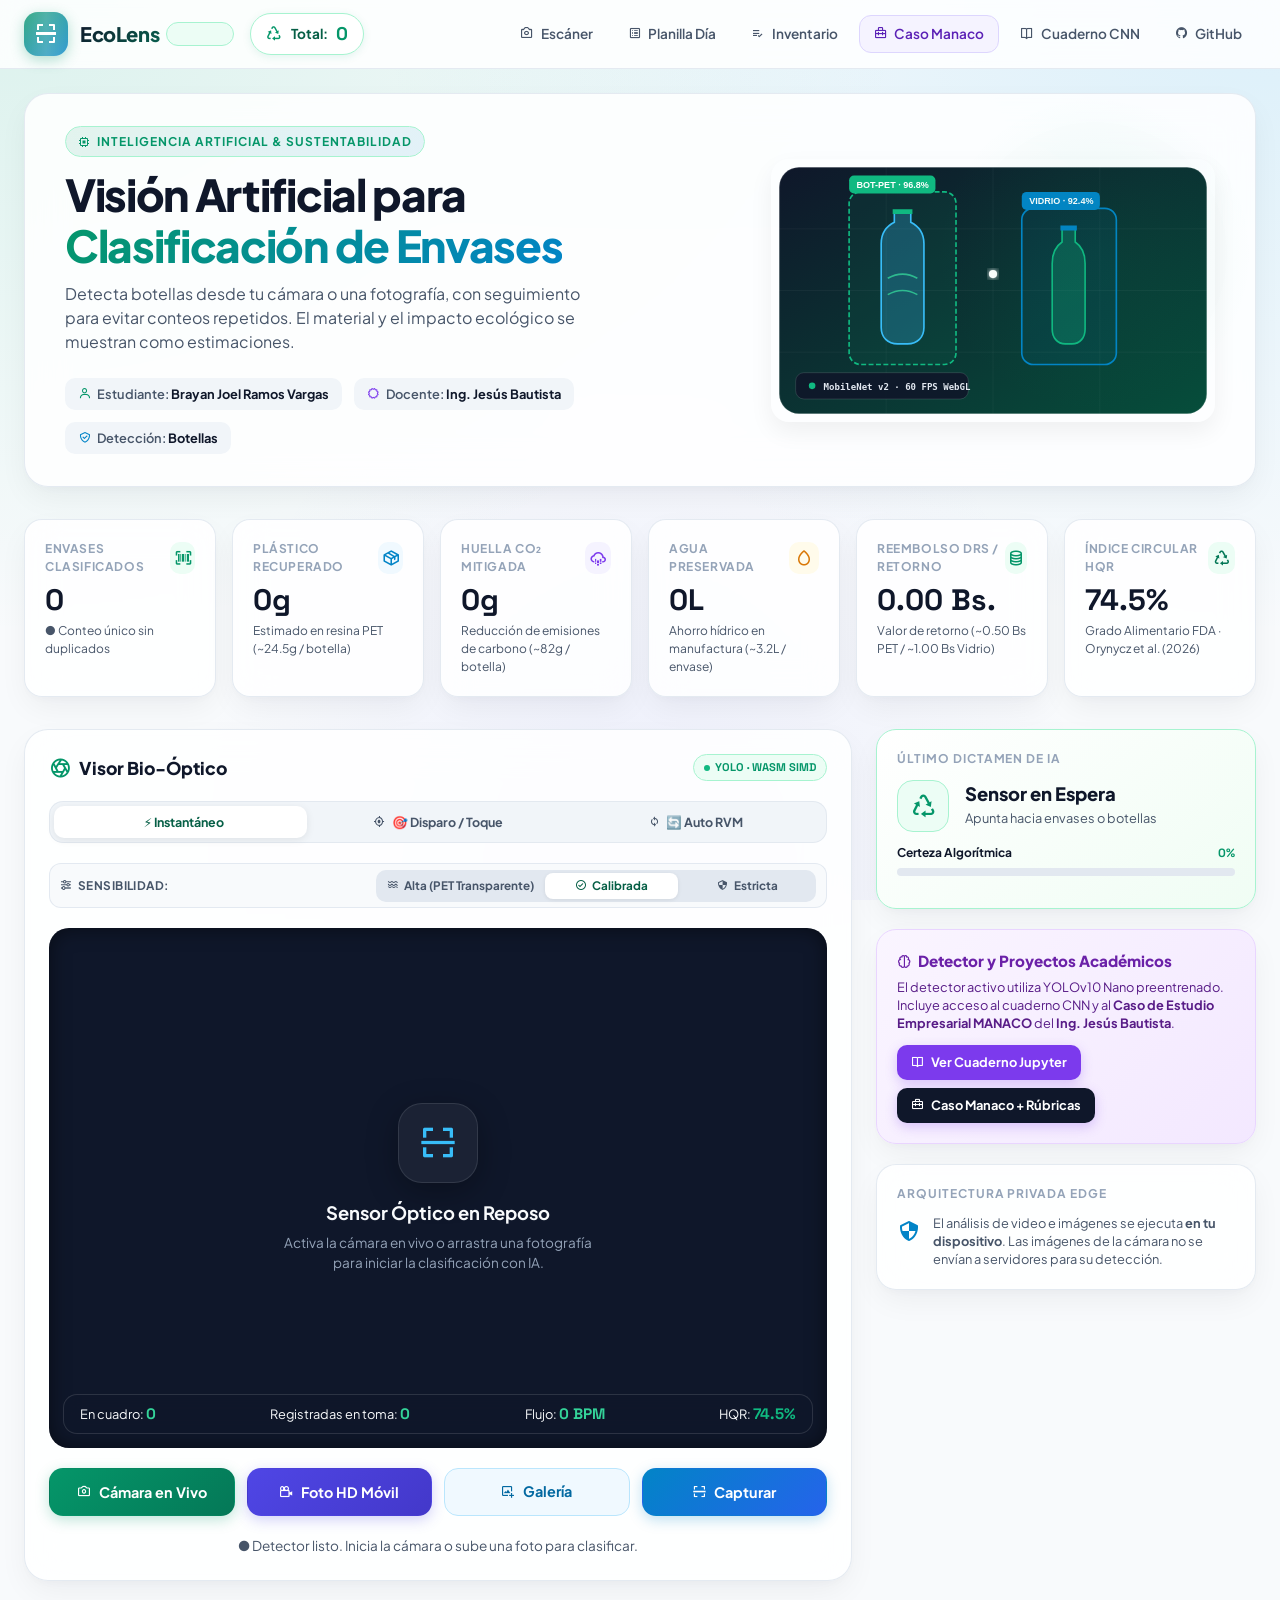
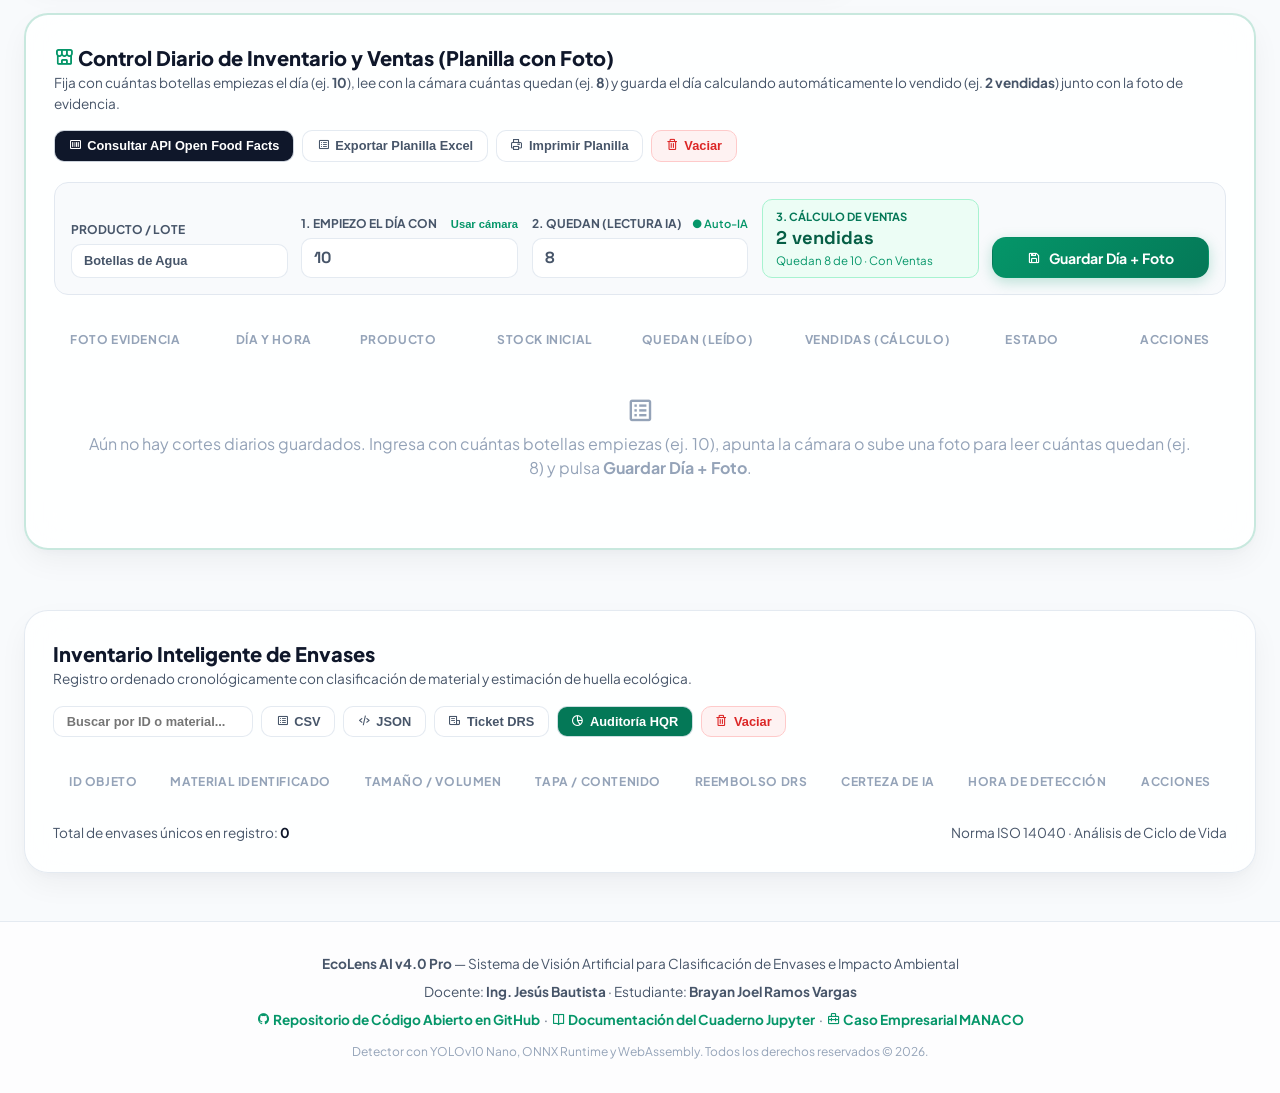
==== commit a8a66b1c: "feat(detector): add sensitivity controls, optimize video TTA and reticle assistance v44.0" ====
--- a/index.html
+++ b/index.html
@@ -22,7 +22,7 @@
   <script src="coi-serviceworker.js"></script>
 
   <!-- Hoja de Estilos Exclusiva EcoLens Nordic Eco-Tech -->
-  <link rel="stylesheet" href="css/ecolens.css?v=38.0">
+  <link rel="stylesheet" href="css/ecolens.css?v=44.0">
 </head>
 <body>
 
@@ -200,6 +200,22 @@
           <button id="modeRvm" type="button" class="capture-mode-tab" data-mode="rvm" title="Conteo continuo con doble confirmación para cinta">
             <i class="bx bx-sync"></i> <span>🔄 Auto RVM</span>
           </button>
+        </div>
+
+        <!-- Selector de Sensibilidad de Detección IA -->
+        <div class="sensitivity-selector-bar" role="group" aria-label="Sensibilidad de Detección">
+          <span class="sens-title"><i class="bx bx-slider-alt"></i> Sensibilidad:</span>
+          <div class="sens-pill-group">
+            <button id="sensHigh" type="button" class="sens-tab" data-sens="high" title="Alta Sensibilidad (0.09) — Botellas transparentes de agua, contraluz o fondos difíciles">
+              <i class="bx bx-water"></i> <span>Alta (PET Transparente)</span>
+            </button>
+            <button id="sensMedium" type="button" class="sens-tab active" data-sens="medium" title="Sensibilidad Calibrada (0.14) — Balance óptimo estándar">
+              <i class="bx bx-check-circle"></i> <span>Calibrada</span>
+            </button>
+            <button id="sensStrict" type="button" class="sens-tab" data-sens="strict" title="Sensibilidad Estricta (0.22) — Ambientes con mucho ruido visual o personas">
+              <i class="bx bx-shield-quarter"></i> <span>Estricta</span>
+            </button>
+          </div>
         </div>
 
         <!-- Viewport con Escaneo Láser y HUD -->
@@ -618,14 +634,14 @@
   </footer>
 
   <!-- Motor neuronal GPU WebGL de alta resiliencia y respaldo universal -->
-  <script src="js/tf.min.js?v=38.0"></script>
-  <script src="js/coco-ssd.min.js?v=38.0"></script>
+  <script src="js/tf.min.js?v=44.0"></script>
+  <script src="js/coco-ssd.min.js?v=44.0"></script>
 
   <!-- Detector local de botellas y ONNX Runtime Web (WebGPU + WASM) servido localmente -->
-  <script src="js/ort/ort.min.js?v=38.0"></script>
-  <script src="js/yolo-detector.js?v=38.0"></script>
-  <script src="js/bottle-detection.js?v=38.0"></script>
-  <script src="js/ecolens.js?v=38.0"></script>
+  <script src="js/ort/ort.min.js?v=44.0"></script>
+  <script src="js/yolo-detector.js?v=44.0"></script>
+  <script src="js/bottle-detection.js?v=44.0"></script>
+  <script src="js/ecolens.js?v=44.0"></script>
 
 </body>
 </html>
--- a/css/ecolens.css
+++ b/css/ecolens.css
@@ -1597,3 +1597,67 @@
   }
 }
 
+
+/* Selector de Sensibilidad de Detección IA */
+.sensitivity-selector-bar {
+  display: flex;
+  align-items: center;
+  justify-content: space-between;
+  gap: 0.5rem;
+  padding: 0.35rem 0.6rem;
+  background: #f8fafc;
+  border: 1px solid var(--card-border);
+  border-radius: 12px;
+  font-size: 0.78rem;
+  flex-wrap: wrap;
+}
+
+.sens-title {
+  display: flex;
+  align-items: center;
+  gap: 0.35rem;
+  font-weight: 700;
+  color: var(--text-muted);
+  font-size: 0.74rem;
+  text-transform: uppercase;
+  letter-spacing: 0.04em;
+}
+
+.sens-pill-group {
+  display: flex;
+  background: #e2e8f0;
+  padding: 0.18rem;
+  border-radius: 10px;
+  gap: 0.2rem;
+  flex: 1;
+  max-width: 440px;
+}
+
+.sens-tab {
+  flex: 1;
+  display: flex;
+  align-items: center;
+  justify-content: center;
+  gap: 0.3rem;
+  padding: 0.35rem 0.5rem;
+  border-radius: 8px;
+  border: none;
+  background: transparent;
+  color: var(--text-muted);
+  font-size: 0.73rem;
+  font-weight: 700;
+  cursor: pointer;
+  transition: all 0.2s cubic-bezier(0.16, 1, 0.3, 1);
+  font-family: var(--font-sans);
+  white-space: nowrap;
+}
+
+.sens-tab:hover {
+  color: var(--text-main);
+}
+
+.sens-tab.active {
+  background: white;
+  color: var(--primary-text);
+  box-shadow: 0 1px 4px rgba(0, 0, 0, 0.08);
+}
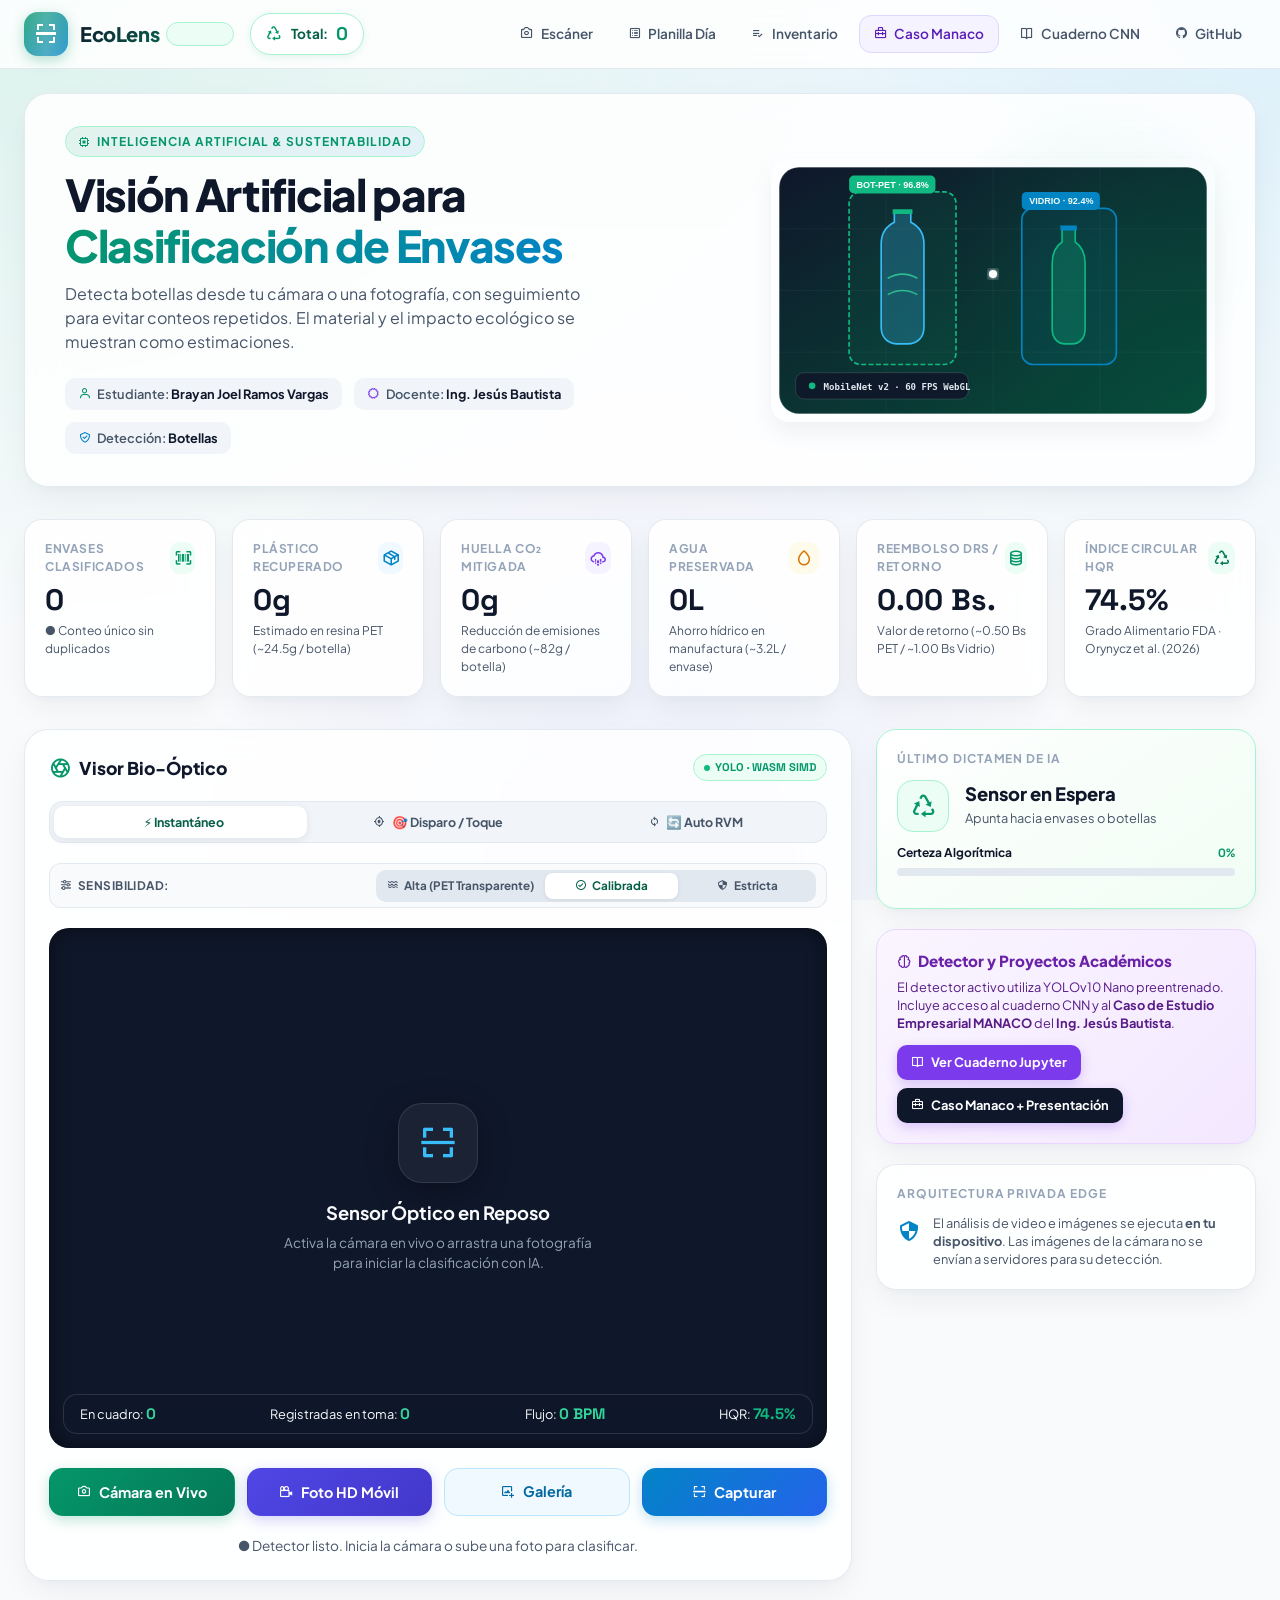
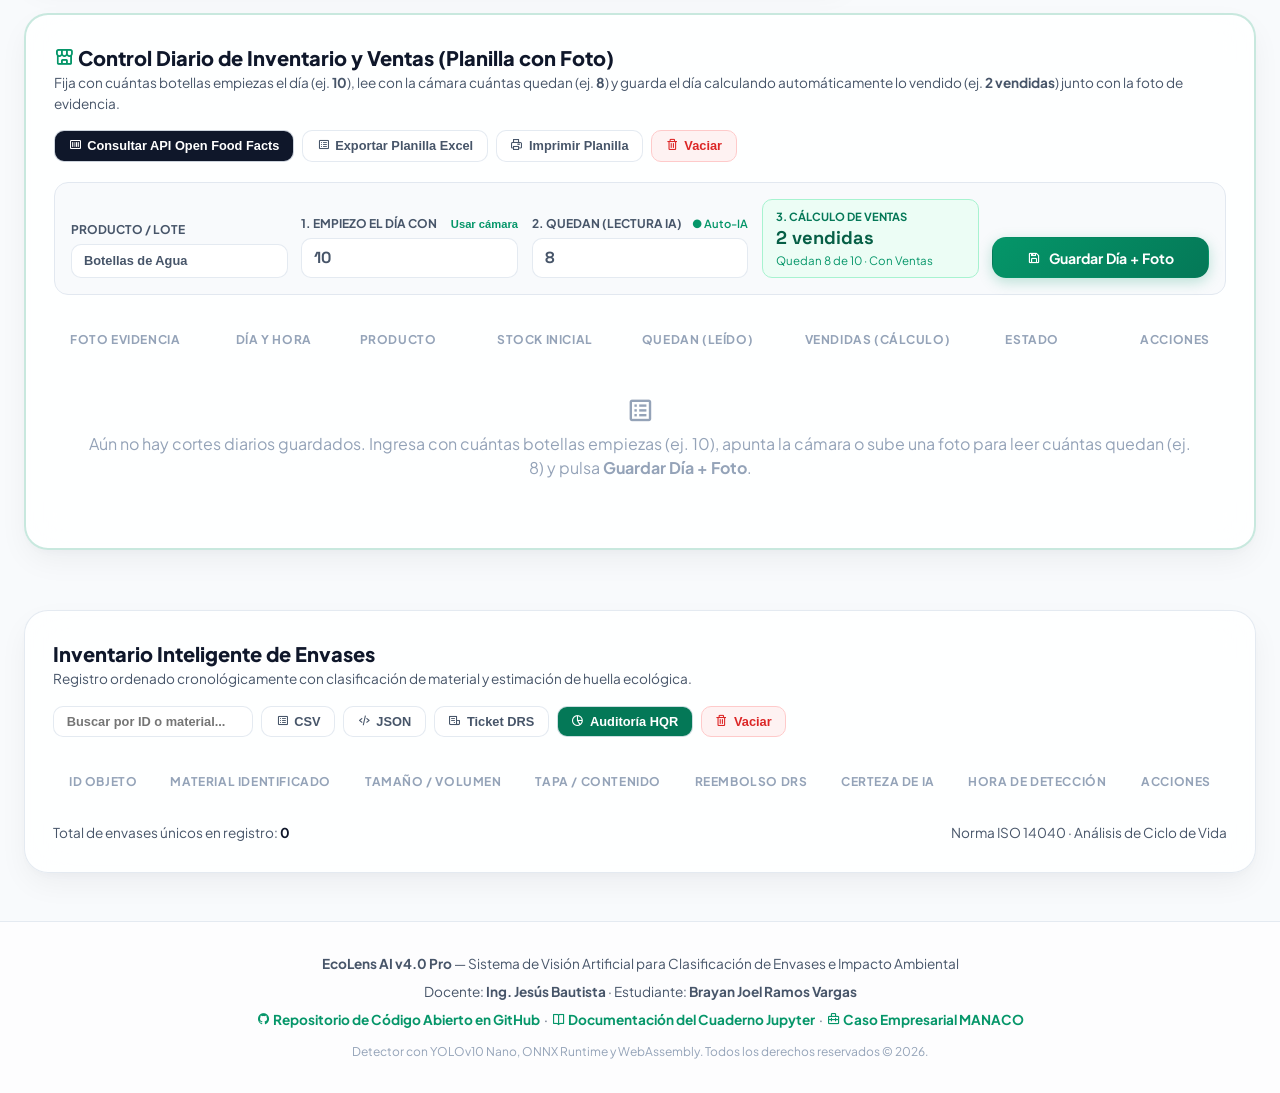
==== commit 49ae56ef: "Actualiza defensa MANACO con presentacion y guion sin rubricas" ====
--- a/index.html
+++ b/index.html
@@ -51,7 +51,7 @@
         <a href="#vision-scanner" class="nav-btn"><i class="bx bx-camera"></i> <span>Escáner</span></a>
         <a href="#daily-control" class="nav-btn"><i class="bx bx-spreadsheet"></i> <span>Planilla Día</span></a>
         <a href="#inventory" class="nav-btn"><i class="bx bx-list-check"></i> <span>Inventario</span></a>
-        <a href="manaco/index.html" class="nav-btn btn-notebook" title="Caso Empresarial MANACO (1 Hoja Ejecutiva + 2 Rúbricas)">
+        <a href="manaco/index.html" class="nav-btn btn-notebook" title="Caso Empresarial MANACO: presentación y guion">
           <i class="bx bx-briefcase-alt-2"></i> <span>Caso Manaco</span>
         </a>
         <a href="cuaderno/index.html" class="nav-btn" title="Ver Cuaderno de Entrenamiento Jupyter">
@@ -365,7 +365,7 @@
               <i class="bx bx-book-open"></i> Ver Cuaderno Jupyter
             </a>
             <a href="manaco/index.html" class="btn-academic-action" style="background:#0f172a; color:#ffffff; border-color:#0f172a;">
-              <i class="bx bx-briefcase-alt-2"></i> Caso Manaco + Rúbricas
+              <i class="bx bx-briefcase-alt-2"></i> Caso Manaco + Presentación
             </a>
           </div>
         </div>
